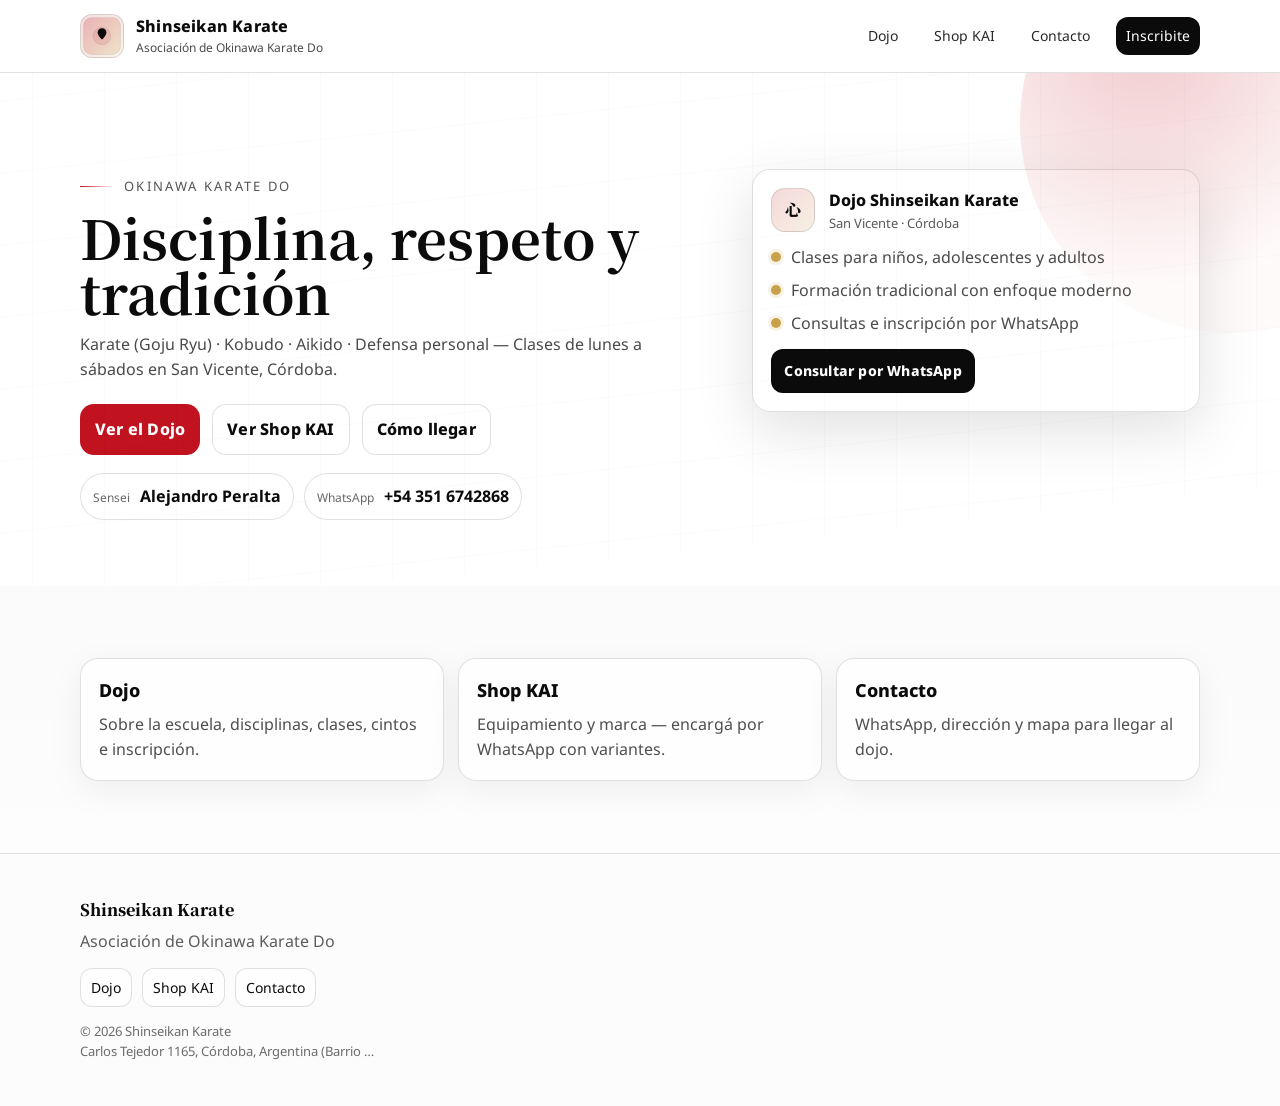
==== index.html @ 9d5cec43 "goju ryu" ====
<!doctype html>
<html lang="es">
  <head>
    <meta charset="utf-8" />
    <meta name="viewport" content="width=device-width, initial-scale=1" />
    <meta name="theme-color" content="#0b0b0b" />
    <title>Shinseikan Karate | Okinawa Karate Do en Córdoba</title>
    <meta
      name="description"
      content="Shinseikan Karate — Asociación de Okinawa Karate Do. Karate (Goju Ryu), Kobudo, Aikido y Defensa Personal. Córdoba, Argentina."
    />
    <link rel="preconnect" href="https://fonts.googleapis.com" />
    <link rel="preconnect" href="https://fonts.gstatic.com" crossorigin />
    <link
      href="https://fonts.googleapis.com/css2?family=Noto+Sans:wght@400;600;700&family=Noto+Serif+JP:wght@600;700&display=swap"
      rel="stylesheet"
    />
    <link rel="stylesheet" href="css/styles.css" />
  </head>
  <body>
    <a class="skip-link" href="#contenido">Saltar al contenido</a>

    <header class="site-header" id="top">
      <div class="container header-inner">
        <a class="brand" href="./" aria-label="Ir al inicio">
          <img id="brandLogo" class="brand-logo" alt="Shinseikan Karate" />
          <div class="brand-text">
            <span id="brandName" class="brand-name">Shinseikan Karate</span>
            <span id="brandTagline" class="brand-tagline">Asociación de Okinawa Karate Do</span>
          </div>
        </a>
        <nav class="nav" aria-label="Navegación principal">
          <a href="dojo/">Dojo</a>
          <a href="shop/">Shop KAI</a>
          <a href="contacto/">Contacto</a>
          <a class="nav-cta" href="dojo/#inscripcion">Inscribite</a>
        </nav>
        <button class="nav-toggle" type="button" aria-expanded="false" aria-controls="mobileNav">
          <span class="sr-only">Abrir menú</span>
          <span class="hamburger" aria-hidden="true"></span>
        </button>
      </div>

      <div id="mobileNav" class="mobile-nav" hidden>
        <a href="dojo/">Dojo</a>
        <a href="shop/">Shop KAI</a>
        <a href="contacto/">Contacto</a>
        <a href="dojo/#inscripcion">Inscribite</a>
      </div>
    </header>

    <main id="contenido">
      <section class="hero">
        <div class="container hero-inner">
          <div class="hero-copy reveal">
            <p class="hero-kicker" id="heroKicker">Okinawa Karate Do</p>
            <h1 class="hero-title" id="heroTitle">Disciplina, respeto y tradición</h1>
            <p class="hero-subtitle" id="heroSubtitle">
              Karate Goju Ryu · Kobudo · Aikido · Defensa personal — Clases de lunes a sábados en San Vicente, Córdoba.
            </p>
            <div class="hero-actions">
              <a class="btn btn-primary" href="dojo/">Ver el Dojo</a>
              <a class="btn btn-ghost" href="shop/">Ver Shop KAI</a>
              <a class="btn btn-ghost" href="contacto/">Cómo llegar</a>
            </div>

            <div class="hero-meta">
              <div class="meta-pill">
                <span class="meta-label">Sensei</span>
                <span class="meta-value" id="senseiName">Alejandro Peralta</span>
              </div>
              <div class="meta-pill">
                <span class="meta-label">WhatsApp</span>
                <a class="meta-value" id="waHeaderLink" href="#" rel="noopener">
                  <span id="waPhoneText">+54 351 6742868</span>
                </a>
              </div>
            </div>
          </div>

          <div class="hero-card reveal">
            <div class="hero-card-top">
              <div class="seal" aria-hidden="true">心</div>
              <div>
                <p class="hero-card-title" id="heroCardTitle">Dojo Shinseikan</p>
                <p class="hero-card-sub" id="heroCardSub">San Vicente · Córdoba</p>
              </div>
            </div>
            <ul class="hero-bullets" id="heroBullets" aria-label="Resumen">
              <li>Clases para niños, adolescentes y adultos</li>
              <li>Formación tradicional con enfoque moderno</li>
              <li>Consultas e inscripción por WhatsApp</li>
            </ul>
            <div class="hero-card-actions">
              <a class="btn btn-small btn-dark" id="heroWaCta" href="#" rel="noopener">Consultar por WhatsApp</a>
            </div>
          </div>
        </div>

        <div class="hero-bg" aria-hidden="true">
          <div class="hero-grid"></div>
          <div class="hero-sun"></div>
        </div>
      </section>

      <section class="section section-alt">
        <div class="container">
          <div class="grid-3">
            <a class="card reveal" href="dojo/" aria-label="Ir a Dojo">
              <h2 class="card-title">Dojo</h2>
              <p class="card-text">Sobre la escuela, disciplinas, clases, cintos e inscripción.</p>
            </a>
            <a class="card reveal" href="shop/" aria-label="Ir a Shop KAI">
              <h2 class="card-title">Shop KAI</h2>
              <p class="card-text">Equipamiento y marca — encargá por WhatsApp con variantes.</p>
            </a>
            <a class="card reveal" href="contacto/" aria-label="Ir a Contacto">
              <h2 class="card-title">Contacto</h2>
              <p class="card-text">WhatsApp, dirección y mapa para llegar al dojo.</p>
            </a>
          </div>
        </div>
      </section>
    </main>

    <footer class="site-footer">
      <div class="container footer-inner">
        <div class="footer-brand">
          <p class="footer-name" id="footerName">Shinseikan Karate</p>
          <p class="footer-sub" id="footerSub">Asociación de Okinawa Karate Do</p>
        </div>
        <div class="footer-links">
          <a href="dojo/">Dojo</a>
          <a href="shop/">Shop KAI</a>
          <a href="contacto/">Contacto</a>
        </div>
        <div class="footer-meta">
          <p class="footer-small" id="footerCopy">© <span id="year"></span> Shinseikan Karate</p>
          <p class="footer-small"><span id="footerAddress">Carlos Tejedor 1165, Córdoba</span></p>
        </div>
      </div>
    </footer>

    <script src="js/utils.js"></script>
    <script src="js/storage.js"></script>
    <script src="js/site.js"></script>
  </body>
</html>
---- css/styles.css ----
:root {
  --bg: #ffffff;
  --fg: #0b0b0b;
  --muted: #4b4b4b;
  --subtle: #f3f3f3;
  --border: rgba(10, 10, 10, 0.12);
  --red: #c1121f;
  --gold: #c8a24a;
  --shadow: 0 18px 60px rgba(0, 0, 0, 0.12);
  --radius: 18px;
  --radius-sm: 12px;
  --container: 1120px;
  --font: "Noto Sans", system-ui, -apple-system, Segoe UI, Roboto, Arial, sans-serif;
  --font-jp: "Noto Serif JP", ui-serif, Georgia, serif;
}

*,
*::before,
*::after {
  box-sizing: border-box;
}

html {
  scroll-behavior: smooth;
}

body {
  margin: 0;
  color: var(--fg);
  background: var(--bg);
  font-family: var(--font);
  line-height: 1.55;
}

img {
  max-width: 100%;
  height: auto;
  display: block;
}

a {
  color: inherit;
  text-decoration: none;
}

button,
input,
textarea {
  font: inherit;
}

code {
  font-family: ui-monospace, SFMono-Regular, Menlo, Monaco, Consolas, "Liberation Mono", "Courier New", monospace;
}

.container {
  width: min(var(--container), calc(100% - 40px));
  margin: 0 auto;
}

.sr-only {
  position: absolute;
  width: 1px;
  height: 1px;
  padding: 0;
  margin: -1px;
  overflow: hidden;
  clip: rect(0, 0, 0, 0);
  white-space: nowrap;
  border: 0;
}

.skip-link {
  position: absolute;
  left: 16px;
  top: 16px;
  padding: 10px 12px;
  background: var(--fg);
  color: var(--bg);
  border-radius: 12px;
  transform: translateY(-200%);
  transition: transform 0.18s ease;
  z-index: 50;
}
.skip-link:focus {
  transform: translateY(0);
}

/* Header */
.site-header {
  position: sticky;
  top: 0;
  z-index: 40;
  background: rgba(255, 255, 255, 0.86);
  backdrop-filter: blur(14px);
  border-bottom: 1px solid var(--border);
}

.header-inner {
  display: flex;
  align-items: center;
  justify-content: space-between;
  gap: 16px;
  padding: 14px 0;
}

.brand {
  display: flex;
  align-items: center;
  gap: 12px;
}

.brand-logo {
  width: 44px;
  height: 44px;
  border-radius: 12px;
  background: linear-gradient(135deg, rgba(193, 18, 31, 0.14), rgba(200, 162, 74, 0.12));
  border: 1px solid var(--border);
}

.brand-name {
  font-weight: 800;
  letter-spacing: 0.2px;
}

.brand-tagline {
  display: block;
  font-size: 12px;
  color: var(--muted);
}

.nav {
  display: none;
  gap: 16px;
  align-items: center;
}

.nav a {
  font-size: 14px;
  color: rgba(11, 11, 11, 0.88);
  padding: 8px 10px;
  border-radius: 12px;
  transition: background 0.18s ease, color 0.18s ease;
}
.nav a:hover {
  background: rgba(0, 0, 0, 0.04);
}

.nav .nav-cta {
  background: var(--fg);
  color: var(--bg);
}
.nav .nav-cta:hover {
  background: #000;
}

.nav-toggle {
  width: 44px;
  height: 44px;
  border-radius: 14px;
  border: 1px solid var(--border);
  background: rgba(255, 255, 255, 0.6);
  display: inline-flex;
  align-items: center;
  justify-content: center;
}

.hamburger {
  width: 18px;
  height: 2px;
  background: var(--fg);
  position: relative;
  border-radius: 2px;
}
.hamburger::before,
.hamburger::after {
  content: "";
  position: absolute;
  left: 0;
  width: 18px;
  height: 2px;
  background: var(--fg);
  border-radius: 2px;
}
.hamburger::before {
  top: -6px;
}
.hamburger::after {
  top: 6px;
}

.mobile-nav {
  border-top: 1px solid var(--border);
  padding: 12px 0;
}
.mobile-nav a {
  display: block;
  padding: 12px 20px;
  color: rgba(11, 11, 11, 0.88);
}
.mobile-nav a:hover {
  background: rgba(0, 0, 0, 0.04);
}

@media (min-width: 980px) {
  .nav {
    display: flex;
  }
  .nav-toggle,
  .mobile-nav {
    display: none !important;
  }
}

/* Sections */
.section {
  padding: 72px 0;
}
.section-alt {
  background: linear-gradient(180deg, rgba(0, 0, 0, 0.018), rgba(0, 0, 0, 0.008));
}

.section-head {
  margin-bottom: 28px;
  display: grid;
  gap: 10px;
}

.section-title {
  margin: 0;
  font-size: clamp(26px, 3.2vw, 40px);
  line-height: 1.18;
  font-family: var(--font-jp);
  letter-spacing: 0.2px;
}

.section-lead {
  margin: 0;
  max-width: 70ch;
  color: rgba(11, 11, 11, 0.74);
}

/* Hero */
.hero {
  position: relative;
  overflow: clip;
  padding: 76px 0 46px;
}

.hero-inner {
  display: grid;
  gap: 24px;
}

.hero-copy {
  max-width: 68ch;
}

.hero-kicker {
  margin: 0 0 12px;
  display: inline-flex;
  align-items: center;
  gap: 10px;
  font-size: 13px;
  letter-spacing: 0.18em;
  text-transform: uppercase;
  color: rgba(11, 11, 11, 0.7);
}
.hero-kicker::before {
  content: "";
  width: 34px;
  height: 1px;
  background: linear-gradient(90deg, var(--red), transparent);
}

.hero-title {
  margin: 0 0 12px;
  font-size: clamp(36px, 4.2vw, 60px);
  line-height: 1.04;
  font-family: var(--font-jp);
}

.hero-subtitle {
  margin: 0 0 22px;
  color: rgba(11, 11, 11, 0.74);
}

.hero-actions {
  display: flex;
  flex-wrap: wrap;
  gap: 12px;
  margin-bottom: 18px;
}

.hero-meta {
  display: flex;
  flex-wrap: wrap;
  gap: 10px;
}

.meta-pill {
  border: 1px solid var(--border);
  background: rgba(255, 255, 255, 0.7);
  border-radius: 999px;
  padding: 10px 12px;
  display: inline-flex;
  gap: 10px;
  align-items: baseline;
}
.meta-label {
  font-size: 12px;
  color: rgba(11, 11, 11, 0.62);
}
.meta-value {
  font-weight: 700;
}

.hero-card {
  border: 1px solid var(--border);
  border-radius: var(--radius);
  background: rgba(255, 255, 255, 0.78);
  box-shadow: var(--shadow);
  padding: 18px;
  align-self: start;
}

.hero-card-top {
  display: flex;
  gap: 14px;
  align-items: center;
  margin-bottom: 12px;
}

.seal {
  width: 44px;
  height: 44px;
  border-radius: 14px;
  display: grid;
  place-items: center;
  color: var(--fg);
  background: linear-gradient(135deg, rgba(193, 18, 31, 0.16), rgba(200, 162, 74, 0.16));
  border: 1px solid var(--border);
  font-family: var(--font-jp);
  font-weight: 800;
  letter-spacing: 0.04em;
}

.hero-card-title {
  margin: 0;
  font-weight: 800;
}
.hero-card-sub {
  margin: 0;
  color: rgba(11, 11, 11, 0.68);
  font-size: 13px;
}

.hero-bullets {
  list-style: none;
  padding: 0;
  margin: 0 0 14px;
  display: grid;
  gap: 8px;
  color: rgba(11, 11, 11, 0.74);
}
.hero-bullets li {
  display: flex;
  gap: 10px;
}
.hero-bullets li::before {
  content: "";
  width: 10px;
  height: 10px;
  margin-top: 7px;
  border-radius: 999px;
  background: var(--gold);
  box-shadow: 0 0 0 3px rgba(200, 162, 74, 0.14);
}

.hero-bg {
  position: absolute;
  inset: 0;
  pointer-events: none;
}
.hero-grid {
  position: absolute;
  inset: -40px;
  opacity: 0.16;
  background-image: linear-gradient(var(--border) 1px, transparent 1px),
    linear-gradient(90deg, var(--border) 1px, transparent 1px);
  background-size: 72px 72px;
  transform: skewY(-6deg);
  transform-origin: top left;
}
.hero-sun {
  position: absolute;
  right: -160px;
  top: -160px;
  width: 420px;
  height: 420px;
  border-radius: 999px;
  background: radial-gradient(circle at 30% 30%, rgba(193, 18, 31, 0.22), rgba(193, 18, 31, 0.02) 60%);
}

@media (min-width: 980px) {
  .hero-inner {
    grid-template-columns: 1.3fr 0.9fr;
    align-items: center;
    gap: 26px;
  }
  .hero {
    padding: 96px 0 66px;
  }
}

/* Cards & grids */
.grid-3,
.grid-4,
.grid-2 {
  display: grid;
  gap: 14px;
}
.grid-3 {
  grid-template-columns: 1fr;
}
.grid-4 {
  grid-template-columns: 1fr;
}
.grid-2 {
  grid-template-columns: 1fr;
}

@media (min-width: 780px) {
  .grid-3 {
    grid-template-columns: repeat(3, 1fr);
  }
  .grid-4 {
    grid-template-columns: repeat(2, 1fr);
  }
  .grid-2 {
    grid-template-columns: repeat(2, 1fr);
  }
}
@media (min-width: 980px) {
  .grid-4 {
    grid-template-columns: repeat(4, 1fr);
  }
}

.card {
  border: 1px solid var(--border);
  background: rgba(255, 255, 255, 0.7);
  border-radius: var(--radius);
  padding: 18px;
  box-shadow: 0 10px 36px rgba(0, 0, 0, 0.06);
}
.card-title {
  margin: 0 0 8px;
  font-size: 18px;
  font-weight: 800;
}
.card-text {
  margin: 0;
  color: rgba(11, 11, 11, 0.72);
}

.discipline-card .disc-icon {
  width: 44px;
  height: 44px;
  border-radius: 14px;
  display: grid;
  place-items: center;
  border: 1px solid var(--border);
  background: rgba(193, 18, 31, 0.06);
  font-size: 18px;
  margin-bottom: 12px;
}
.discipline-card:hover {
  transform: translateY(-2px);
}

/* Buttons */
.btn {
  display: inline-flex;
  align-items: center;
  justify-content: center;
  gap: 10px;
  border-radius: 14px;
  padding: 12px 14px;
  border: 1px solid transparent;
  font-weight: 800;
  letter-spacing: 0.2px;
  transition: transform 0.16s ease, background 0.16s ease, border-color 0.16s ease, color 0.16s ease;
  cursor: pointer;
}
.btn:active {
  transform: translateY(1px);
}
.btn-primary {
  background: var(--red);
  color: #fff;
  border-color: rgba(193, 18, 31, 0.35);
}
.btn-primary:hover {
  background: #a80f1a;
}
.btn-ghost {
  background: rgba(255, 255, 255, 0.64);
  border-color: var(--border);
}
.btn-ghost:hover {
  background: rgba(0, 0, 0, 0.03);
}
.btn-dark {
  background: var(--fg);
  color: var(--bg);
  border-color: rgba(0, 0, 0, 0.34);
}
.btn-dark:hover {
  background: #000;
}
.btn-small {
  padding: 10px 12px;
  border-radius: 12px;
  font-size: 14px;
}

/* Classes */
.classes-panel {
  border: 1px solid var(--border);
  background: linear-gradient(135deg, rgba(0, 0, 0, 0.02), rgba(193, 18, 31, 0.02));
  border-radius: var(--radius);
  padding: 18px;
  display: flex;
  flex-wrap: wrap;
  gap: 12px;
  align-items: center;
  justify-content: space-between;
  margin-bottom: 14px;
}
.classes-days-label {
  margin: 0;
  font-size: 12px;
  color: rgba(11, 11, 11, 0.62);
  text-transform: uppercase;
  letter-spacing: 0.14em;
}
.classes-days-value {
  margin: 0;
  font-weight: 900;
  font-size: 18px;
  font-family: var(--font-jp);
}

/* Belts */
.belts {
  display: grid;
  grid-template-columns: repeat(2, 1fr);
  gap: 12px;
}
@media (min-width: 720px) {
  .belts {
    grid-template-columns: repeat(4, 1fr);
  }
}
@media (min-width: 980px) {
  .belts {
    grid-template-columns: repeat(8, 1fr);
  }
}
.belt {
  border: 1px solid var(--border);
  background: rgba(255, 255, 255, 0.72);
  border-radius: 16px;
  overflow: hidden;
  min-height: 92px;
  display: grid;
  grid-template-rows: 18px 1fr;
}
.belt-swatch {
  background: var(--belt, #eee);
  border-bottom: 1px solid rgba(0, 0, 0, 0.12);
}
.belt-name {
  margin: 0;
  padding: 12px;
  font-weight: 800;
  font-size: 14px;
  text-align: center;
}

/* Shop */
.kai {
  color: var(--gold);
  text-shadow: 0 1px 0 rgba(0, 0, 0, 0.06);
}
.products-toolbar {
  display: flex;
  gap: 12px;
  flex-wrap: wrap;
  align-items: center;
  justify-content: space-between;
  margin-bottom: 14px;
}
.search input {
  width: min(420px, 100%);
  padding: 12px 12px;
  border-radius: 14px;
  border: 1px solid var(--border);
  background: rgba(255, 255, 255, 0.72);
}
.chips {
  display: flex;
  flex-wrap: wrap;
  gap: 8px;
}
.chip {
  border: 1px solid var(--border);
  background: rgba(255, 255, 255, 0.7);
  border-radius: 999px;
  padding: 8px 10px;
  font-size: 13px;
  cursor: pointer;
}
.chip[data-active="true"] {
  border-color: rgba(193, 18, 31, 0.26);
  background: rgba(193, 18, 31, 0.06);
}

.grid-products {
  display: grid;
  grid-template-columns: 1fr;
  gap: 14px;
}
@media (min-width: 760px) {
  .grid-products {
    grid-template-columns: repeat(2, 1fr);
  }
}
@media (min-width: 1100px) {
  .grid-products {
    grid-template-columns: repeat(3, 1fr);
  }
}

.product {
  border: 1px solid var(--border);
  border-radius: var(--radius);
  overflow: hidden;
  background: rgba(255, 255, 255, 0.74);
  box-shadow: 0 10px 36px rgba(0, 0, 0, 0.06);
  display: grid;
}
.product-media {
  aspect-ratio: 16/10;
  background: linear-gradient(135deg, rgba(0, 0, 0, 0.05), rgba(193, 18, 31, 0.04));
  display: grid;
  place-items: center;
}
.product-media img {
  width: 100%;
  height: 100%;
  object-fit: cover;
}
.product-body {
  padding: 16px;
  display: grid;
  gap: 10px;
}
.product-title {
  margin: 0;
  font-weight: 900;
}
.product-desc {
  margin: 0;
  color: rgba(11, 11, 11, 0.72);
  font-size: 14px;
}
.product-row {
  display: flex;
  gap: 10px;
  align-items: center;
  justify-content: space-between;
}
.price {
  font-weight: 900;
  font-family: var(--font-jp);
}
.variant {
  width: 100%;
  padding: 10px 12px;
  border-radius: 14px;
  border: 1px solid var(--border);
  background: rgba(255, 255, 255, 0.75);
}

/* Location */
.location-grid {
  display: grid;
  gap: 14px;
}
@media (min-width: 980px) {
  .location-grid {
    grid-template-columns: 1fr 1.3fr;
    align-items: stretch;
  }
}
.location-actions {
  display: flex;
  flex-wrap: wrap;
  gap: 10px;
  margin-top: 12px;
}
.mini-list {
  margin: 14px 0 0;
  padding: 0;
  display: grid;
  gap: 10px;
}
.mini-list div {
  display: grid;
  gap: 2px;
}
.mini-list dt {
  font-size: 12px;
  color: rgba(11, 11, 11, 0.62);
  letter-spacing: 0.14em;
  text-transform: uppercase;
}
.mini-list dd {
  margin: 0;
  font-weight: 800;
}

.map {
  border-radius: var(--radius);
  overflow: hidden;
  border: 1px solid var(--border);
  min-height: 320px;
  background: rgba(0, 0, 0, 0.02);
}
.map iframe {
  width: 100%;
  height: 100%;
  min-height: 320px;
  border: 0;
}

/* Form */
.form {
  border: 1px solid var(--border);
  border-radius: var(--radius);
  background: rgba(255, 255, 255, 0.74);
  box-shadow: 0 10px 36px rgba(0, 0, 0, 0.06);
  padding: 18px;
  max-width: 720px;
}
.form-row {
  display: grid;
  gap: 6px;
  margin-bottom: 12px;
}
.form-row label {
  font-weight: 800;
  font-size: 14px;
}
.form-row input,
.form-row textarea {
  padding: 12px 12px;
  border-radius: 14px;
  border: 1px solid var(--border);
  background: rgba(255, 255, 255, 0.76);
}
.form-actions {
  display: grid;
  gap: 10px;
  margin-top: 12px;
}
.form-note {
  margin: 0;
  font-size: 13px;
  color: rgba(11, 11, 11, 0.64);
}

/* Footer */
.site-footer {
  padding: 44px 0;
  border-top: 1px solid var(--border);
  background: rgba(0, 0, 0, 0.012);
}
.footer-inner {
  display: grid;
  gap: 14px;
}
.footer-name {
  margin: 0;
  font-weight: 900;
  font-family: var(--font-jp);
}
.footer-sub {
  margin: 6px 0 0;
  color: rgba(11, 11, 11, 0.66);
}
.footer-links {
  display: flex;
  flex-wrap: wrap;
  gap: 10px;
}
.footer-links a {
  padding: 8px 10px;
  border-radius: 12px;
  border: 1px solid var(--border);
  background: rgba(255, 255, 255, 0.66);
  font-size: 14px;
}
.footer-links a:hover {
  background: rgba(0, 0, 0, 0.03);
}
.footer-small {
  margin: 0;
  color: rgba(11, 11, 11, 0.6);
  font-size: 13px;
}

/* Reveal */
.reveal {
  opacity: 0;
  transform: translateY(10px);
  transition: opacity 0.55s ease, transform 0.55s ease;
}
.reveal.is-visible {
  opacity: 1;
  transform: translateY(0);
}

@media (prefers-reduced-motion: reduce) {
  html {
    scroll-behavior: auto;
  }
  .reveal {
    transition: none;
  }
  .btn {
    transition: none;
  }
}
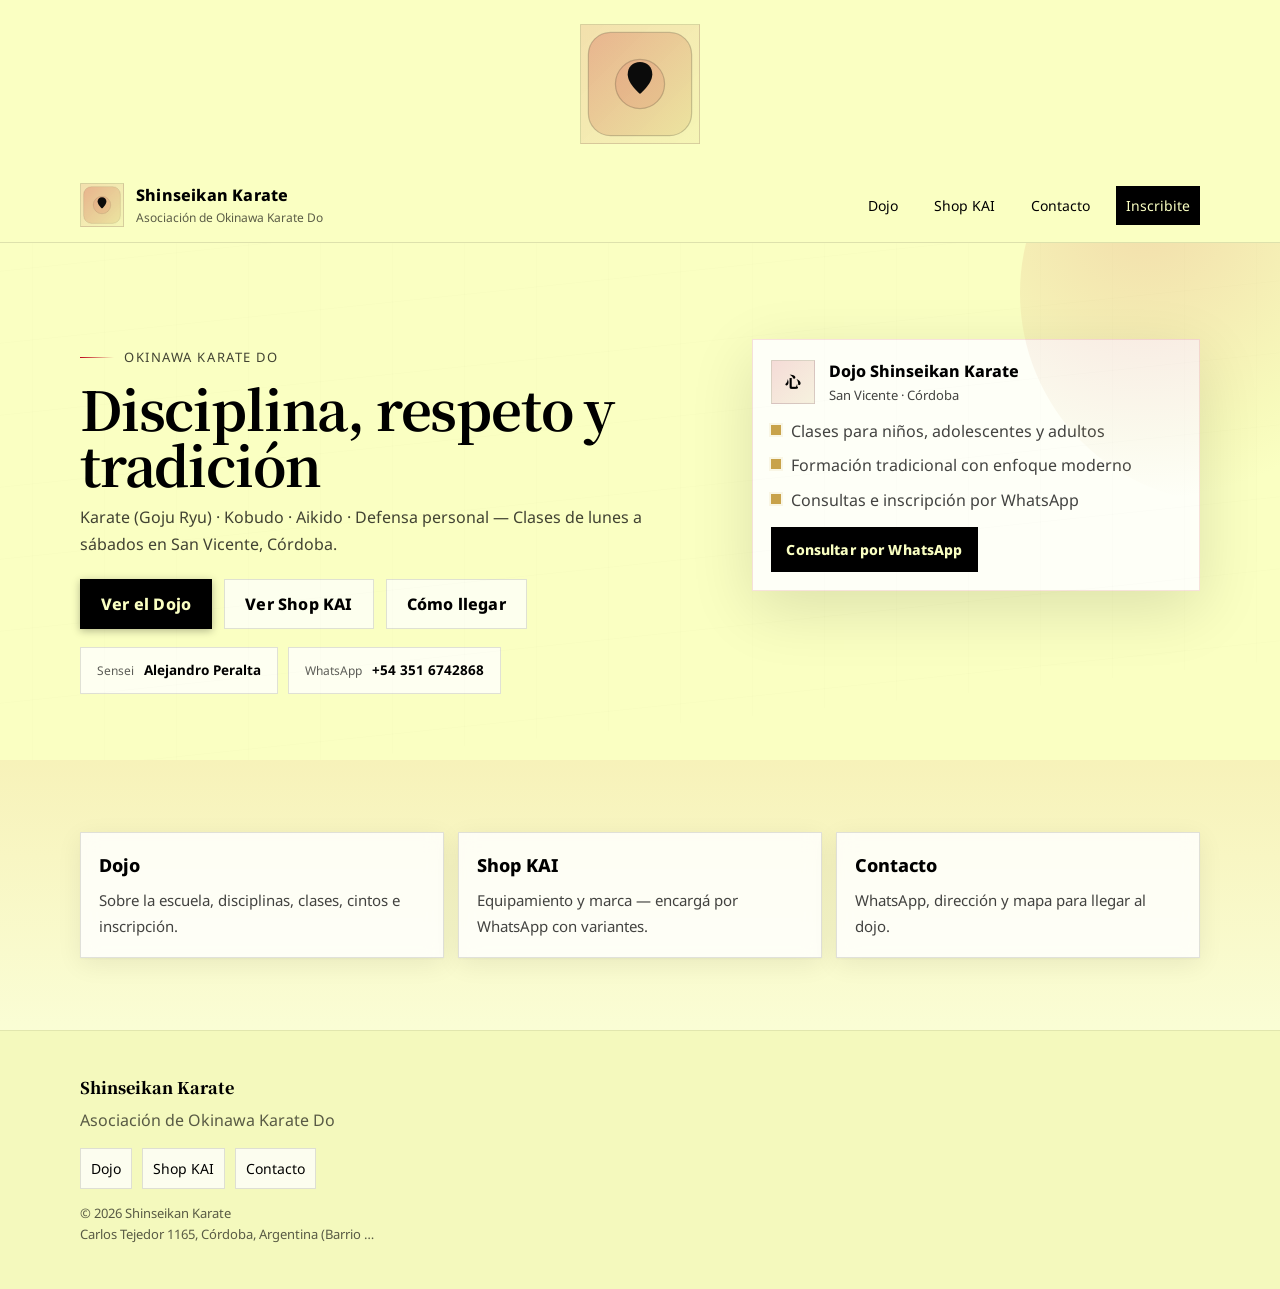
==== commit f1c0f94b: "Update branding and styling with centered logo and custom colors Key features implemented: - Add .gi" ====
--- a/index.html
+++ b/index.html
@@ -19,6 +19,10 @@
   </head>
   <body>
     <a class="skip-link" href="#contenido">Saltar al contenido</a>
+
+    <div class="logo-top-container">
+      <img id="topLogo" class="top-logo" alt="Shinseikan Karate" />
+    </div>
 
     <header class="site-header" id="top">
       <div class="container header-inner">
--- a/css/styles.css
+++ b/css/styles.css
@@ -1,14 +1,19 @@
 :root {
-  --bg: #ffffff;
-  --fg: #0b0b0b;
-  --muted: #4b4b4b;
-  --subtle: #f3f3f3;
+  --bg: #FAFFC2;
+  --fg: #000000;
+  --text: #000000;
+  --muted: rgba(0, 0, 0, 0.64);
+  --soft: rgba(0, 0, 0, 0.74);
+  --subtle: rgba(0, 0, 0, 0.04);
+  --warm: rgba(193, 18, 31, 0.055);
   --border: rgba(10, 10, 10, 0.12);
-  --red: #c1121f;
+  --red: #BD0418;
+  --red-hover: #EB0000;
   --gold: #c8a24a;
-  --shadow: 0 18px 60px rgba(0, 0, 0, 0.12);
-  --radius: 18px;
-  --radius-sm: 12px;
+  --shadow: 0 1px 2px rgba(0, 0, 0, 0.04), 0 6px 24px rgba(0, 0, 0, 0.07);
+  --shadow-hero: 0 18px 60px rgba(0, 0, 0, 0.12);
+  --radius: 0px;
+  --radius-sm: 0px;
   --container: 1120px;
   --font: "Noto Sans", system-ui, -apple-system, Segoe UI, Roboto, Arial, sans-serif;
   --font-jp: "Noto Serif JP", ui-serif, Georgia, serif;
@@ -29,7 +34,8 @@
   color: var(--fg);
   background: var(--bg);
   font-family: var(--font);
-  line-height: 1.55;
+  line-height: 1.65;
+  color: var(--text);
 }
 
 img {
@@ -77,7 +83,7 @@
   padding: 10px 12px;
   background: var(--fg);
   color: var(--bg);
-  border-radius: 12px;
+  border-radius: 0;
   transform: translateY(-200%);
   transition: transform 0.18s ease;
   z-index: 50;
@@ -91,9 +97,13 @@
   position: sticky;
   top: 0;
   z-index: 40;
-  background: rgba(255, 255, 255, 0.86);
+  background: rgba(250, 255, 194, 0.9);
   backdrop-filter: blur(14px);
   border-bottom: 1px solid var(--border);
+  transition: box-shadow 0.25s ease;
+}
+.site-header.scrolled {
+  box-shadow: 0 1px 0 rgba(0, 0, 0, 0.07), 0 4px 16px rgba(0, 0, 0, 0.05);
 }
 
 .header-inner {
@@ -113,8 +123,26 @@
 .brand-logo {
   width: 44px;
   height: 44px;
-  border-radius: 12px;
-  background: linear-gradient(135deg, rgba(193, 18, 31, 0.14), rgba(200, 162, 74, 0.12));
+  border-radius: var(--radius-sm);
+  background: linear-gradient(135deg, rgba(189, 4, 24, 0.12), rgba(200, 162, 74, 0.1));
+  border: 1px solid var(--border);
+}
+
+/* Logo top container */
+.logo-top-container {
+  display: flex;
+  justify-content: center;
+  align-items: center;
+  padding: 24px 0;
+  background: var(--bg);
+}
+
+.top-logo {
+  width: 120px;
+  height: 120px;
+  object-fit: contain;
+  border-radius: var(--radius-sm);
+  background: linear-gradient(135deg, rgba(189, 4, 24, 0.12), rgba(200, 162, 74, 0.1));
   border: 1px solid var(--border);
 }
 
@@ -137,9 +165,9 @@
 
 .nav a {
   font-size: 14px;
-  color: rgba(11, 11, 11, 0.88);
+  color: var(--text);
   padding: 8px 10px;
-  border-radius: 12px;
+  border-radius: 0;
   transition: background 0.18s ease, color 0.18s ease;
 }
 .nav a:hover {
@@ -151,15 +179,15 @@
   color: var(--bg);
 }
 .nav .nav-cta:hover {
-  background: #000;
+  background: #050505;
 }
 
 .nav-toggle {
   width: 44px;
   height: 44px;
-  border-radius: 14px;
-  border: 1px solid var(--border);
-  background: rgba(255, 255, 255, 0.6);
+  border-radius: 0;
+  border: 1px solid var(--border);
+  background: rgba(250, 255, 194, 0.72);
   display: inline-flex;
   align-items: center;
   justify-content: center;
@@ -196,7 +224,7 @@
 .mobile-nav a {
   display: block;
   padding: 12px 20px;
-  color: rgba(11, 11, 11, 0.88);
+  color: var(--text);
 }
 .mobile-nav a:hover {
   background: rgba(0, 0, 0, 0.04);
@@ -217,7 +245,7 @@
   padding: 72px 0;
 }
 .section-alt {
-  background: linear-gradient(180deg, rgba(0, 0, 0, 0.018), rgba(0, 0, 0, 0.008));
+  background: linear-gradient(180deg, var(--warm), rgba(250, 250, 248, 0.35));
 }
 
 .section-head {
@@ -231,13 +259,14 @@
   font-size: clamp(26px, 3.2vw, 40px);
   line-height: 1.18;
   font-family: var(--font-jp);
-  letter-spacing: 0.2px;
+  letter-spacing: -0.022em;
 }
 
 .section-lead {
   margin: 0;
-  max-width: 70ch;
-  color: rgba(11, 11, 11, 0.74);
+  max-width: 62ch;
+  color: var(--soft);
+  font-size: 1.0625rem;
 }
 
 /* Hero */
@@ -262,9 +291,9 @@
   align-items: center;
   gap: 10px;
   font-size: 13px;
-  letter-spacing: 0.18em;
+  letter-spacing: 0.12em;
   text-transform: uppercase;
-  color: rgba(11, 11, 11, 0.7);
+  color: var(--soft);
 }
 .hero-kicker::before {
   content: "";
@@ -278,11 +307,12 @@
   font-size: clamp(36px, 4.2vw, 60px);
   line-height: 1.04;
   font-family: var(--font-jp);
+  letter-spacing: -0.022em;
 }
 
 .hero-subtitle {
   margin: 0 0 22px;
-  color: rgba(11, 11, 11, 0.74);
+  color: var(--soft);
 }
 
 .hero-actions {
@@ -300,26 +330,27 @@
 
 .meta-pill {
   border: 1px solid var(--border);
-  background: rgba(255, 255, 255, 0.7);
-  border-radius: 999px;
-  padding: 10px 12px;
+  background: rgba(255, 255, 255, 0.78);
+  border-radius: 0;
+  padding: 11px 16px;
   display: inline-flex;
   gap: 10px;
   align-items: baseline;
+  font-size: 13.5px;
 }
 .meta-label {
   font-size: 12px;
-  color: rgba(11, 11, 11, 0.62);
+  color: var(--muted);
 }
 .meta-value {
   font-weight: 700;
 }
 
 .hero-card {
-  border: 1px solid var(--border);
-  border-radius: var(--radius);
-  background: rgba(255, 255, 255, 0.78);
-  box-shadow: var(--shadow);
+  border: 1px solid rgba(193, 18, 31, 0.12);
+  border-radius: 0;
+  background: rgba(255, 255, 255, 0.88);
+  box-shadow: var(--shadow-hero);
   padding: 18px;
   align-self: start;
 }
@@ -334,11 +365,11 @@
 .seal {
   width: 44px;
   height: 44px;
-  border-radius: 14px;
+  border-radius: 0;
   display: grid;
   place-items: center;
   color: var(--fg);
-  background: linear-gradient(135deg, rgba(193, 18, 31, 0.16), rgba(200, 162, 74, 0.16));
+  background: linear-gradient(135deg, rgba(189, 4, 24, 0.14), rgba(200, 162, 74, 0.14));
   border: 1px solid var(--border);
   font-family: var(--font-jp);
   font-weight: 800;
@@ -351,7 +382,7 @@
 }
 .hero-card-sub {
   margin: 0;
-  color: rgba(11, 11, 11, 0.68);
+  color: var(--soft);
   font-size: 13px;
 }
 
@@ -361,7 +392,7 @@
   margin: 0 0 14px;
   display: grid;
   gap: 8px;
-  color: rgba(11, 11, 11, 0.74);
+  color: var(--soft);
 }
 .hero-bullets li {
   display: flex;
@@ -372,9 +403,9 @@
   width: 10px;
   height: 10px;
   margin-top: 7px;
-  border-radius: 999px;
+  border-radius: 0;
   background: var(--gold);
-  box-shadow: 0 0 0 3px rgba(200, 162, 74, 0.14);
+  box-shadow: 0 0 0 2px rgba(200, 162, 74, 0.1);
 }
 
 .hero-bg {
@@ -385,7 +416,7 @@
 .hero-grid {
   position: absolute;
   inset: -40px;
-  opacity: 0.16;
+  opacity: 0.09;
   background-image: linear-gradient(var(--border) 1px, transparent 1px),
     linear-gradient(90deg, var(--border) 1px, transparent 1px);
   background-size: 72px 72px;
@@ -399,7 +430,12 @@
   width: 420px;
   height: 420px;
   border-radius: 999px;
-  background: radial-gradient(circle at 30% 30%, rgba(193, 18, 31, 0.22), rgba(193, 18, 31, 0.02) 60%);
+  background: radial-gradient(
+    circle at 30% 30%,
+    rgba(193, 18, 31, 0.14),
+    rgba(200, 162, 74, 0.06) 55%,
+    transparent 70%
+  );
 }
 
 @media (min-width: 980px) {
@@ -449,10 +485,11 @@
 
 .card {
   border: 1px solid var(--border);
-  background: rgba(255, 255, 255, 0.7);
-  border-radius: var(--radius);
+  background: rgba(255, 255, 255, 0.82);
+  border-radius: 0;
   padding: 18px;
-  box-shadow: 0 10px 36px rgba(0, 0, 0, 0.06);
+  box-shadow: var(--shadow);
+  backdrop-filter: blur(8px);
 }
 .card-title {
   margin: 0 0 8px;
@@ -461,22 +498,25 @@
 }
 .card-text {
   margin: 0;
-  color: rgba(11, 11, 11, 0.72);
+  color: var(--soft);
+  line-height: 1.68;
+  font-size: 0.9375rem;
 }
 
 .discipline-card .disc-icon {
   width: 44px;
   height: 44px;
-  border-radius: 14px;
+  border-radius: 0;
   display: grid;
   place-items: center;
   border: 1px solid var(--border);
-  background: rgba(193, 18, 31, 0.06);
+  background: var(--warm);
   font-size: 18px;
   margin-bottom: 12px;
 }
 .discipline-card:hover {
   transform: translateY(-2px);
+  box-shadow: 0 8px 32px rgba(193, 18, 31, 0.09);
 }
 
 /* Buttons */
@@ -485,8 +525,8 @@
   align-items: center;
   justify-content: center;
   gap: 10px;
-  border-radius: 14px;
-  padding: 12px 14px;
+  border-radius: 0;
+  padding: 11px 20px;
   border: 1px solid transparent;
   font-weight: 800;
   letter-spacing: 0.2px;
@@ -497,39 +537,42 @@
   transform: translateY(1px);
 }
 .btn-primary {
-  background: var(--red);
-  color: #fff;
-  border-color: rgba(193, 18, 31, 0.35);
+  background: #000000;
+  color: #FAFFC2;
+  border-color: rgba(0, 0, 0, 0.35);
+  box-shadow: 0 2px 8px rgba(0, 0, 0, 0.28);
 }
 .btn-primary:hover {
-  background: #a80f1a;
+  background: linear-gradient(135deg, #000000, #EB0000);
 }
 .btn-ghost {
-  background: rgba(255, 255, 255, 0.64);
+  background: rgba(255, 255, 255, 0.72);
   border-color: var(--border);
 }
 .btn-ghost:hover {
-  background: rgba(0, 0, 0, 0.03);
+  background: rgba(255, 255, 255, 0.92);
+  border-color: rgba(0, 0, 0, 0.16);
 }
 .btn-dark {
-  background: var(--fg);
-  color: var(--bg);
-  border-color: rgba(0, 0, 0, 0.34);
+  background: #000000;
+  color: #FAFFC2;
+  border-color: rgba(0, 0, 0, 0.3);
+  letter-spacing: 0.01em;
 }
 .btn-dark:hover {
-  background: #000;
+  background: linear-gradient(135deg, #000000, #EB0000);
 }
 .btn-small {
-  padding: 10px 12px;
-  border-radius: 12px;
+  padding: 10px 14px;
+  border-radius: 0;
   font-size: 14px;
 }
 
 /* Classes */
 .classes-panel {
   border: 1px solid var(--border);
-  background: linear-gradient(135deg, rgba(0, 0, 0, 0.02), rgba(193, 18, 31, 0.02));
-  border-radius: var(--radius);
+  background: linear-gradient(135deg, rgba(11, 11, 11, 0.02), var(--warm));
+  border-radius: 0;
   padding: 18px;
   display: flex;
   flex-wrap: wrap;
@@ -541,7 +584,7 @@
 .classes-days-label {
   margin: 0;
   font-size: 12px;
-  color: rgba(11, 11, 11, 0.62);
+  color: var(--muted);
   text-transform: uppercase;
   letter-spacing: 0.14em;
 }
@@ -570,12 +613,16 @@
 }
 .belt {
   border: 1px solid var(--border);
-  background: rgba(255, 255, 255, 0.72);
-  border-radius: 16px;
+  background: rgba(255, 255, 255, 0.82);
+  border-radius: 0;
   overflow: hidden;
   min-height: 92px;
   display: grid;
   grid-template-rows: 18px 1fr;
+  transition: transform 0.18s ease;
+}
+.belt:hover {
+  transform: scale(1.04);
 }
 .belt-swatch {
   background: var(--belt, #eee);
@@ -584,8 +631,9 @@
 .belt-name {
   margin: 0;
   padding: 12px;
-  font-weight: 800;
-  font-size: 14px;
+  font-weight: 700;
+  font-size: 12px;
+  letter-spacing: 0.02em;
   text-align: center;
 }
 
@@ -605,9 +653,9 @@
 .search input {
   width: min(420px, 100%);
   padding: 12px 12px;
-  border-radius: 14px;
-  border: 1px solid var(--border);
-  background: rgba(255, 255, 255, 0.72);
+  border-radius: 0;
+  border: 1px solid var(--border);
+  background: rgba(255, 255, 255, 0.78);
 }
 .chips {
   display: flex;
@@ -616,15 +664,15 @@
 }
 .chip {
   border: 1px solid var(--border);
-  background: rgba(255, 255, 255, 0.7);
-  border-radius: 999px;
+  background: rgba(255, 255, 255, 0.78);
+  border-radius: 0;
   padding: 8px 10px;
   font-size: 13px;
   cursor: pointer;
 }
 .chip[data-active="true"] {
-  border-color: rgba(193, 18, 31, 0.26);
-  background: rgba(193, 18, 31, 0.06);
+  border-color: rgba(168, 16, 28, 0.22);
+  background: var(--warm);
 }
 
 .grid-products {
@@ -645,10 +693,11 @@
 
 .product {
   border: 1px solid var(--border);
-  border-radius: var(--radius);
+  border-radius: 0;
   overflow: hidden;
-  background: rgba(255, 255, 255, 0.74);
-  box-shadow: 0 10px 36px rgba(0, 0, 0, 0.06);
+  background: rgba(255, 255, 255, 0.82);
+  box-shadow: var(--shadow);
+  backdrop-filter: blur(8px);
   display: grid;
 }
 .product-media {
@@ -673,7 +722,7 @@
 }
 .product-desc {
   margin: 0;
-  color: rgba(11, 11, 11, 0.72);
+  color: var(--soft);
   font-size: 14px;
 }
 .product-row {
@@ -689,9 +738,9 @@
 .variant {
   width: 100%;
   padding: 10px 12px;
-  border-radius: 14px;
-  border: 1px solid var(--border);
-  background: rgba(255, 255, 255, 0.75);
+  border-radius: 0;
+  border: 1px solid var(--border);
+  background: rgba(255, 255, 255, 0.82);
 }
 
 /* Location */
@@ -723,7 +772,7 @@
 }
 .mini-list dt {
   font-size: 12px;
-  color: rgba(11, 11, 11, 0.62);
+  color: var(--muted);
   letter-spacing: 0.14em;
   text-transform: uppercase;
 }
@@ -733,7 +782,7 @@
 }
 
 .map {
-  border-radius: var(--radius);
+  border-radius: 0;
   overflow: hidden;
   border: 1px solid var(--border);
   min-height: 320px;
@@ -749,9 +798,10 @@
 /* Form */
 .form {
   border: 1px solid var(--border);
-  border-radius: var(--radius);
-  background: rgba(255, 255, 255, 0.74);
-  box-shadow: 0 10px 36px rgba(0, 0, 0, 0.06);
+  border-radius: 0;
+  background: rgba(255, 255, 255, 0.82);
+  box-shadow: var(--shadow);
+  backdrop-filter: blur(8px);
   padding: 18px;
   max-width: 720px;
 }
@@ -767,9 +817,9 @@
 .form-row input,
 .form-row textarea {
   padding: 12px 12px;
-  border-radius: 14px;
-  border: 1px solid var(--border);
-  background: rgba(255, 255, 255, 0.76);
+  border-radius: 0;
+  border: 1px solid var(--border);
+  background: rgba(255, 255, 255, 0.84);
 }
 .form-actions {
   display: grid;
@@ -779,14 +829,14 @@
 .form-note {
   margin: 0;
   font-size: 13px;
-  color: rgba(11, 11, 11, 0.64);
+  color: var(--muted);
 }
 
 /* Footer */
 .site-footer {
   padding: 44px 0;
-  border-top: 1px solid var(--border);
-  background: rgba(0, 0, 0, 0.012);
+  border-top: 1px solid rgba(0, 0, 0, 0.08);
+  background: rgba(11, 11, 11, 0.025);
 }
 .footer-inner {
   display: grid;
@@ -799,7 +849,7 @@
 }
 .footer-sub {
   margin: 6px 0 0;
-  color: rgba(11, 11, 11, 0.66);
+  color: var(--muted);
 }
 .footer-links {
   display: flex;
@@ -808,31 +858,41 @@
 }
 .footer-links a {
   padding: 8px 10px;
-  border-radius: 12px;
-  border: 1px solid var(--border);
-  background: rgba(255, 255, 255, 0.66);
+  border-radius: 0;
+  border: 1px solid var(--border);
+  background: rgba(255, 255, 255, 0.76);
   font-size: 14px;
 }
 .footer-links a:hover {
-  background: rgba(0, 0, 0, 0.03);
+  background: rgba(193, 18, 31, 0.05);
+  border-color: rgba(193, 18, 31, 0.15);
 }
 .footer-small {
   margin: 0;
-  color: rgba(11, 11, 11, 0.6);
+  color: var(--muted);
   font-size: 13px;
 }
 
 /* Reveal */
 .reveal {
   opacity: 0;
-  transform: translateY(10px);
-  transition: opacity 0.55s ease, transform 0.55s ease;
+  transform: translateY(8px);
+  transition: opacity 0.5s ease, transform 0.5s ease;
+  transition-delay: 0s;
 }
 .reveal.is-visible {
   opacity: 1;
   transform: translateY(0);
 }
 
+/* Stagger sutil por contenedor */
+:where(.container, .grid-3, .grid-4, .grid-products, .hero-inner, .footer-inner, .admin-layout, .stack) > .reveal:nth-child(2) {
+  transition-delay: 0.08s;
+}
+:where(.container, .grid-3, .grid-4, .grid-products, .hero-inner, .footer-inner, .admin-layout, .stack) > .reveal:nth-child(3) {
+  transition-delay: 0.16s;
+}
+
 @media (prefers-reduced-motion: reduce) {
   html {
     scroll-behavior: auto;
@@ -844,4 +904,3 @@
     transition: none;
   }
 }
-
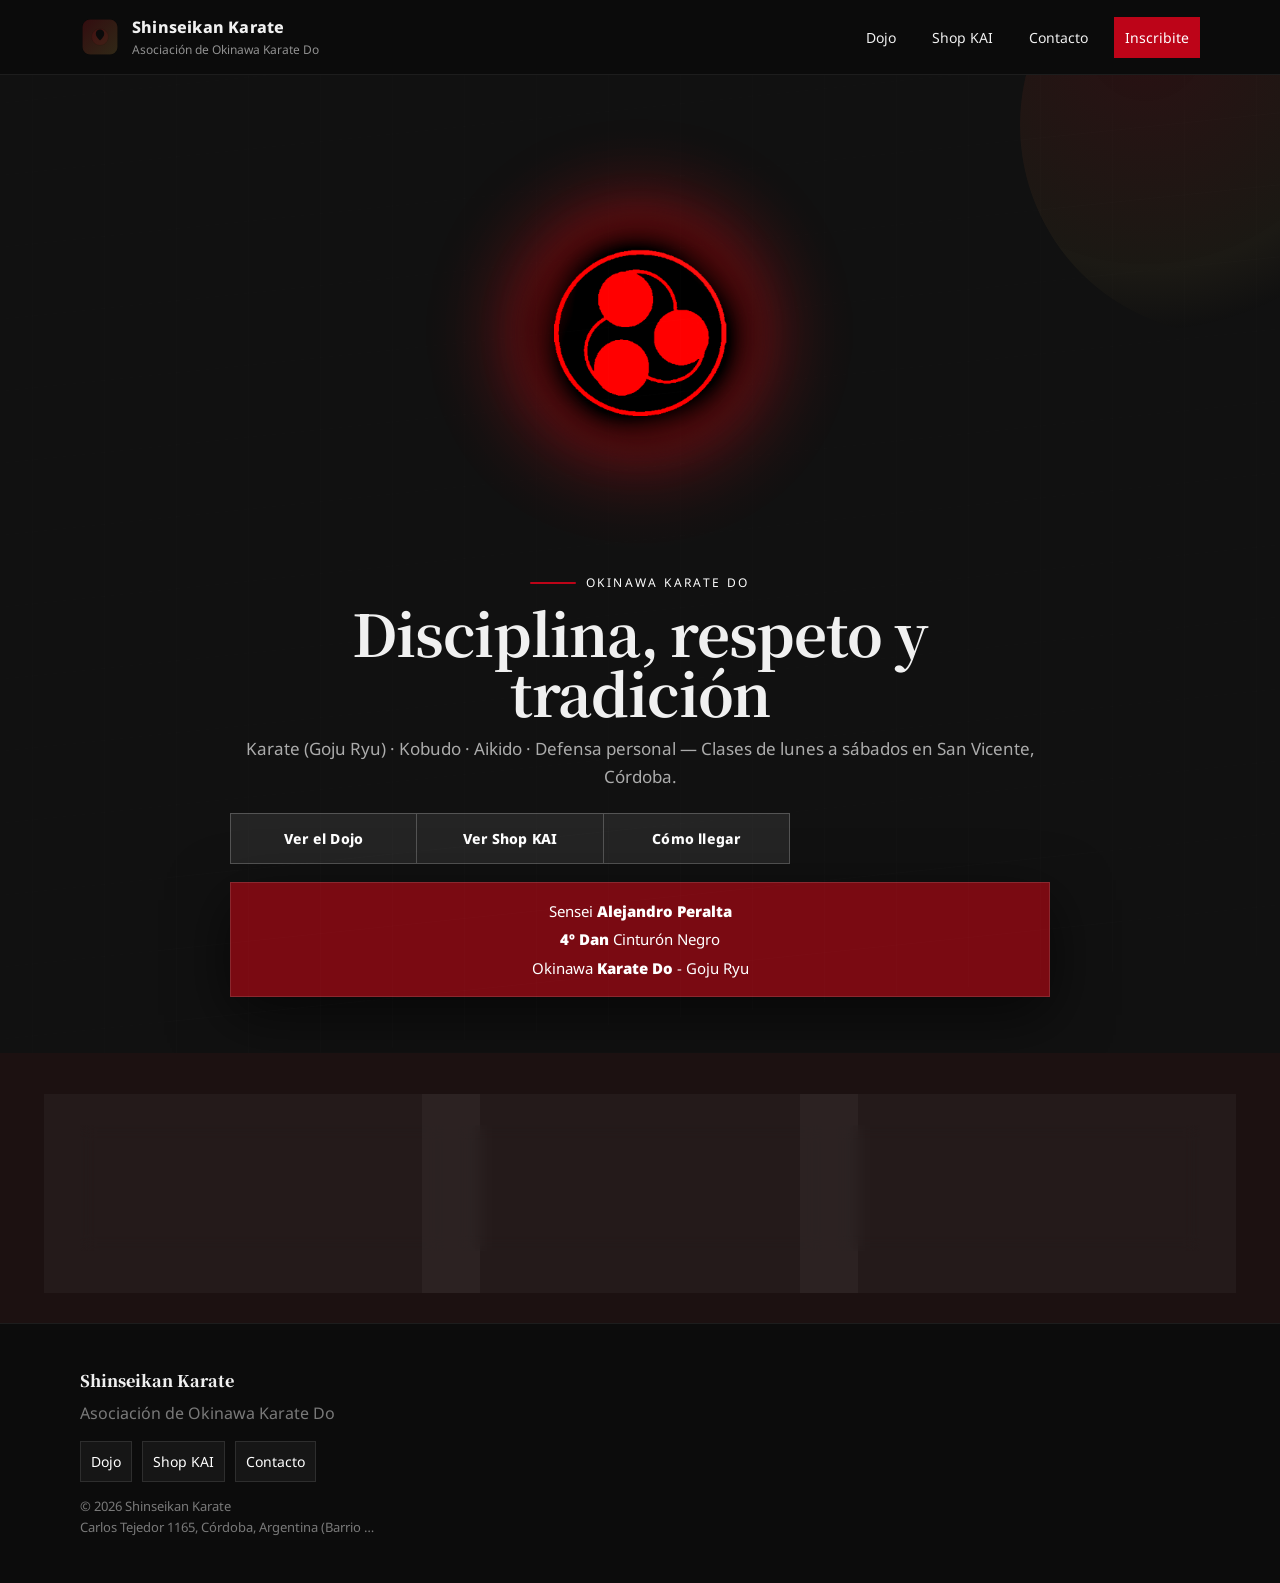
==== commit 32c87615: "pagina web" ====
--- a/index.html
+++ b/index.html
@@ -17,17 +17,17 @@
     />
     <link rel="stylesheet" href="css/styles.css" />
   </head>
-  <body>
+  <body class="home">
     <a class="skip-link" href="#contenido">Saltar al contenido</a>
 
-    <div class="logo-top-container">
+    <div class="logo-top-container" hidden>
       <img id="topLogo" class="top-logo" alt="Shinseikan Karate" />
     </div>
 
     <header class="site-header" id="top">
       <div class="container header-inner">
         <a class="brand" href="./" aria-label="Ir al inicio">
-          <img id="brandLogo" class="brand-logo" alt="Shinseikan Karate" />
+          <img id="brandLogo" class="brand-logo" alt="Shinseikan Karate" src="img/logo-blanco.png" />
           <div class="brand-text">
             <span id="brandName" class="brand-name">Shinseikan Karate</span>
             <span id="brandTagline" class="brand-tagline">Asociación de Okinawa Karate Do</span>
@@ -57,46 +57,25 @@
       <section class="hero">
         <div class="container hero-inner">
           <div class="hero-copy reveal">
-            <p class="hero-kicker" id="heroKicker">Okinawa Karate Do</p>
+            <div class="hero-logo-wrap">
+              <img class="logo-hero-spin" src="img/logo-color.png" width="300" height="300" alt="Shinseikan Karate" />
+            </div>
+
+            <p class="hero-kicker" id="heroKicker">OKINAWA KARATE DO</p>
             <h1 class="hero-title" id="heroTitle">Disciplina, respeto y tradición</h1>
             <p class="hero-subtitle" id="heroSubtitle">
-              Karate Goju Ryu · Kobudo · Aikido · Defensa personal — Clases de lunes a sábados en San Vicente, Córdoba.
+              Karate (Goju Ryu) · Kobudo · Aikido · Defensa personal — Clases de lunes a sábados en San Vicente, Córdoba.
             </p>
             <div class="hero-actions">
-              <a class="btn btn-primary" href="dojo/">Ver el Dojo</a>
-              <a class="btn btn-ghost" href="shop/">Ver Shop KAI</a>
-              <a class="btn btn-ghost" href="contacto/">Cómo llegar</a>
+              <a class="btn" href="dojo/">Ver el Dojo</a>
+              <a class="btn" href="shop/">Ver Shop KAI</a>
+              <a class="btn" href="contacto/">Cómo llegar</a>
             </div>
 
-            <div class="hero-meta">
-              <div class="meta-pill">
-                <span class="meta-label">Sensei</span>
-                <span class="meta-value" id="senseiName">Alejandro Peralta</span>
-              </div>
-              <div class="meta-pill">
-                <span class="meta-label">WhatsApp</span>
-                <a class="meta-value" id="waHeaderLink" href="#" rel="noopener">
-                  <span id="waPhoneText">+54 351 6742868</span>
-                </a>
-              </div>
-            </div>
-          </div>
-
-          <div class="hero-card reveal">
-            <div class="hero-card-top">
-              <div class="seal" aria-hidden="true">心</div>
-              <div>
-                <p class="hero-card-title" id="heroCardTitle">Dojo Shinseikan</p>
-                <p class="hero-card-sub" id="heroCardSub">San Vicente · Córdoba</p>
-              </div>
-            </div>
-            <ul class="hero-bullets" id="heroBullets" aria-label="Resumen">
-              <li>Clases para niños, adolescentes y adultos</li>
-              <li>Formación tradicional con enfoque moderno</li>
-              <li>Consultas e inscripción por WhatsApp</li>
-            </ul>
-            <div class="hero-card-actions">
-              <a class="btn btn-small btn-dark" id="heroWaCta" href="#" rel="noopener">Consultar por WhatsApp</a>
+            <div class="sensei-card reveal" aria-label="Sensei">
+              <p>Sensei <strong id="senseiName">Alejandro Peralta</strong></p>
+              <p><strong>4º Dan</strong> Cinturón Negro</p>
+              <p>Okinawa <strong>Karate Do</strong> - Goju Ryu</p>
             </div>
           </div>
         </div>
--- a/css/styles.css
+++ b/css/styles.css
@@ -1,23 +1,23 @@
-:root {
-  --bg: #FAFFC2;
-  --fg: #000000;
-  --text: #000000;
-  --muted: rgba(0, 0, 0, 0.64);
-  --soft: rgba(0, 0, 0, 0.74);
-  --subtle: rgba(0, 0, 0, 0.04);
-  --warm: rgba(193, 18, 31, 0.055);
-  --border: rgba(10, 10, 10, 0.12);
-  --red: #BD0418;
-  --red-hover: #EB0000;
-  --gold: #c8a24a;
-  --shadow: 0 1px 2px rgba(0, 0, 0, 0.04), 0 6px 24px rgba(0, 0, 0, 0.07);
-  --shadow-hero: 0 18px 60px rgba(0, 0, 0, 0.12);
-  --radius: 0px;
-  --radius-sm: 0px;
-  --container: 1120px;
-  --font: "Noto Sans", system-ui, -apple-system, Segoe UI, Roboto, Arial, sans-serif;
-  --font-jp: "Noto Serif JP", ui-serif, Georgia, serif;
-}
+:root { 
+  --bg: #111111; 
+  --fg: #ffffff; 
+  --text: #f0f0f0; 
+  --muted: rgba(255, 255, 255, 0.50); 
+  --soft: rgba(255, 255, 255, 0.70); 
+  --subtle: rgba(255, 255, 255, 0.04); 
+  --warm: rgba(193, 18, 31, 0.08); 
+  --border: rgba(255, 255, 255, 0.10); 
+  --red: #BD0418; 
+  --red-hover: #EB0000; 
+  --gold: #c8a24a; 
+  --shadow: 0 1px 2px rgba(0,0,0,0.3), 0 6px 24px rgba(0,0,0,0.5); 
+  --shadow-hero: 0 18px 60px rgba(0,0,0,0.6); 
+  --radius: 0px; 
+  --radius-sm: 0px; 
+  --container: 1120px; 
+  --font: "Noto Sans", system-ui, -apple-system, Segoe UI, Roboto, Arial, sans-serif; 
+  --font-jp: "Noto Serif JP", ui-serif, Georgia, serif; 
+} 
 
 *,
 *::before,
@@ -76,35 +76,36 @@
   border: 0;
 }
 
-.skip-link {
-  position: absolute;
-  left: 16px;
-  top: 16px;
-  padding: 10px 12px;
-  background: var(--fg);
-  color: var(--bg);
-  border-radius: 0;
-  transform: translateY(-200%);
-  transition: transform 0.18s ease;
-  z-index: 50;
-}
+.skip-link { 
+  position: absolute; 
+  left: 16px; 
+  top: 16px; 
+  padding: 10px 12px; 
+  background: var(--fg); 
+  color: #0b0b0b; 
+  border-radius: 0; 
+  transform: translateY(-200%); 
+  transition: transform 0.18s ease; 
+  z-index: 50; 
+} 
 .skip-link:focus {
   transform: translateY(0);
 }
 
 /* Header */
-.site-header {
-  position: sticky;
-  top: 0;
-  z-index: 40;
-  background: rgba(250, 255, 194, 0.9);
-  backdrop-filter: blur(14px);
-  border-bottom: 1px solid var(--border);
-  transition: box-shadow 0.25s ease;
-}
-.site-header.scrolled {
-  box-shadow: 0 1px 0 rgba(0, 0, 0, 0.07), 0 4px 16px rgba(0, 0, 0, 0.05);
-}
+.site-header { 
+  position: sticky; 
+  top: 0; 
+  z-index: 40; 
+  background: rgba(11,11,11,0.88); 
+  backdrop-filter: blur(16px); 
+  border-bottom: 1px solid rgba(255,255,255,0.08); 
+  transition: box-shadow 0.25s ease, background 0.25s ease; 
+} 
+.site-header.scrolled { 
+  background: rgba(8,8,8,0.96); 
+  box-shadow: 0 1px 0 rgba(255,255,255,0.06), 0 4px 20px rgba(0,0,0,0.6); 
+} 
 
 .header-inner {
   display: flex;
@@ -120,13 +121,11 @@
   gap: 12px;
 }
 
-.brand-logo {
-  width: 44px;
-  height: 44px;
-  border-radius: var(--radius-sm);
-  background: linear-gradient(135deg, rgba(189, 4, 24, 0.12), rgba(200, 162, 74, 0.1));
-  border: 1px solid var(--border);
-}
+.brand-logo { 
+  width: 40px; 
+  height: 40px; 
+  object-fit: contain; 
+} 
 
 /* Logo top container */
 .logo-top-container {
@@ -137,25 +136,24 @@
   background: var(--bg);
 }
 
-.top-logo {
-  width: 120px;
-  height: 120px;
-  object-fit: contain;
-  border-radius: var(--radius-sm);
-  background: linear-gradient(135deg, rgba(189, 4, 24, 0.12), rgba(200, 162, 74, 0.1));
-  border: 1px solid var(--border);
-}
+.top-logo { 
+  width: 120px; 
+  height: 120px; 
+  object-fit: contain; 
+  border-radius: var(--radius-sm); 
+  border: 1px solid var(--border); 
+} 
 
 .brand-name {
   font-weight: 800;
   letter-spacing: 0.2px;
 }
 
-.brand-tagline {
-  display: block;
-  font-size: 12px;
-  color: var(--muted);
-}
+.brand-tagline { 
+  display: block; 
+  font-size: 12px; 
+  color: rgba(255,255,255,0.55); 
+} 
 
 .nav {
   display: none;
@@ -170,46 +168,47 @@
   border-radius: 0;
   transition: background 0.18s ease, color 0.18s ease;
 }
-.nav a:hover {
-  background: rgba(0, 0, 0, 0.04);
-}
-
-.nav .nav-cta {
-  background: var(--fg);
-  color: var(--bg);
-}
-.nav .nav-cta:hover {
-  background: #050505;
-}
-
-.nav-toggle {
-  width: 44px;
-  height: 44px;
-  border-radius: 0;
-  border: 1px solid var(--border);
-  background: rgba(250, 255, 194, 0.72);
-  display: inline-flex;
-  align-items: center;
-  justify-content: center;
-}
-
-.hamburger {
-  width: 18px;
-  height: 2px;
-  background: var(--fg);
-  position: relative;
-  border-radius: 2px;
-}
-.hamburger::before,
-.hamburger::after {
+.nav a:hover { 
+  background: rgba(255,255,255,0.06); 
+} 
+
+.nav .nav-cta { 
+  background: #BD0418; 
+  color: #ffffff; 
+  border: 1px solid rgba(189,4,24,0.6); 
+} 
+.nav .nav-cta:hover { 
+  background: #EB0000; 
+} 
+
+.nav-toggle { 
+  width: 44px; 
+  height: 44px; 
+  border-radius: 0; 
+  border: 1px solid rgba(255,255,255,0.16); 
+  background: rgba(255,255,255,0.08); 
+  display: inline-flex; 
+  align-items: center; 
+  justify-content: center; 
+} 
+
+.hamburger { 
+  width: 18px; 
+  height: 2px; 
+  background: #ffffff; 
+  position: relative; 
+  border-radius: 2px; 
+} 
+.hamburger::before, 
+.hamburger::after { 
   content: "";
   position: absolute;
   left: 0;
   width: 18px;
   height: 2px;
-  background: var(--fg);
-  border-radius: 2px;
-}
+  background: #ffffff; 
+  border-radius: 2px; 
+} 
 .hamburger::before {
   top: -6px;
 }
@@ -226,9 +225,9 @@
   padding: 12px 20px;
   color: var(--text);
 }
-.mobile-nav a:hover {
-  background: rgba(0, 0, 0, 0.04);
-}
+.mobile-nav a:hover { 
+  background: rgba(255,255,255,0.06); 
+} 
 
 @media (min-width: 980px) {
   .nav {
@@ -244,9 +243,9 @@
 .section {
   padding: 72px 0;
 }
-.section-alt {
-  background: linear-gradient(180deg, var(--warm), rgba(250, 250, 248, 0.35));
-}
+.section-alt { 
+  background: rgba(193,18,31,0.06); 
+} 
 
 .section-head {
   margin-bottom: 28px;
@@ -262,12 +261,12 @@
   letter-spacing: -0.022em;
 }
 
-.section-lead {
-  margin: 0;
-  max-width: 62ch;
-  color: var(--soft);
-  font-size: 1.0625rem;
-}
+.section-lead { 
+  margin: 0; 
+  max-width: 62ch; 
+  color: rgba(255,255,255,0.65); 
+  font-size: 1.0625rem; 
+} 
 
 /* Hero */
 .hero {
@@ -285,7 +284,7 @@
   max-width: 68ch;
 }
 
-.hero-kicker {
+.hero-kicker { 
   margin: 0 0 12px;
   display: inline-flex;
   align-items: center;
@@ -293,14 +292,14 @@
   font-size: 13px;
   letter-spacing: 0.12em;
   text-transform: uppercase;
-  color: var(--soft);
-}
-.hero-kicker::before {
+  color: rgba(255,255,255,0.85); 
+} 
+.hero-kicker::before { 
   content: "";
   width: 34px;
   height: 1px;
-  background: linear-gradient(90deg, var(--red), transparent);
-}
+  background: linear-gradient(90deg, var(--red), transparent); 
+} 
 
 .hero-title {
   margin: 0 0 12px;
@@ -310,10 +309,10 @@
   letter-spacing: -0.022em;
 }
 
-.hero-subtitle {
-  margin: 0 0 22px;
-  color: var(--soft);
-}
+.hero-subtitle { 
+  margin: 0 0 22px; 
+  color: rgba(255,255,255,0.65); 
+} 
 
 .hero-actions {
   display: flex;
@@ -328,32 +327,32 @@
   gap: 10px;
 }
 
-.meta-pill {
-  border: 1px solid var(--border);
-  background: rgba(255, 255, 255, 0.78);
-  border-radius: 0;
-  padding: 11px 16px;
-  display: inline-flex;
-  gap: 10px;
-  align-items: baseline;
-  font-size: 13.5px;
-}
-.meta-label {
-  font-size: 12px;
-  color: var(--muted);
-}
+.meta-pill { 
+  border: 1px solid var(--border); 
+  background: rgba(255,255,255,0.05); 
+  border-radius: 0; 
+  padding: 11px 16px; 
+  display: inline-flex; 
+  gap: 10px; 
+  align-items: baseline; 
+  font-size: 13.5px; 
+} 
+.meta-label { 
+  font-size: 12px; 
+  color: rgba(255,255,255,0.55); 
+} 
 .meta-value {
   font-weight: 700;
 }
 
-.hero-card {
-  border: 1px solid rgba(193, 18, 31, 0.12);
-  border-radius: 0;
-  background: rgba(255, 255, 255, 0.88);
-  box-shadow: var(--shadow-hero);
-  padding: 18px;
-  align-self: start;
-}
+.hero-card { 
+  border: 1px solid rgba(193, 18, 31, 0.12); 
+  border-radius: 0; 
+  background: rgba(255,255,255,0.05); 
+  box-shadow: var(--shadow-hero); 
+  padding: 18px; 
+  align-self: start; 
+} 
 
 .hero-card-top {
   display: flex;
@@ -362,38 +361,38 @@
   margin-bottom: 12px;
 }
 
-.seal {
+.seal { 
   width: 44px;
   height: 44px;
   border-radius: 0;
   display: grid;
   place-items: center;
-  color: var(--fg);
-  background: linear-gradient(135deg, rgba(189, 4, 24, 0.14), rgba(200, 162, 74, 0.14));
-  border: 1px solid var(--border);
-  font-family: var(--font-jp);
-  font-weight: 800;
-  letter-spacing: 0.04em;
-}
+  color: #ffffff; 
+  background: linear-gradient(135deg, rgba(189,4,24,0.22), rgba(200,162,74,0.10)); 
+  border: 1px solid rgba(255,255,255,0.14); 
+  font-family: var(--font-jp); 
+  font-weight: 800; 
+  letter-spacing: 0.04em; 
+} 
 
 .hero-card-title {
   margin: 0;
   font-weight: 800;
 }
-.hero-card-sub {
-  margin: 0;
-  color: var(--soft);
-  font-size: 13px;
-}
-
-.hero-bullets {
+.hero-card-sub { 
+  margin: 0; 
+  color: rgba(255,255,255,0.65); 
+  font-size: 13px; 
+} 
+
+.hero-bullets { 
   list-style: none;
   padding: 0;
   margin: 0 0 14px;
   display: grid;
   gap: 8px;
-  color: var(--soft);
-}
+  color: rgba(255,255,255,0.70); 
+} 
 .hero-bullets li {
   display: flex;
   gap: 10px;
@@ -413,30 +412,173 @@
   inset: 0;
   pointer-events: none;
 }
-.hero-grid {
-  position: absolute;
-  inset: -40px;
-  opacity: 0.09;
-  background-image: linear-gradient(var(--border) 1px, transparent 1px),
-    linear-gradient(90deg, var(--border) 1px, transparent 1px);
-  background-size: 72px 72px;
-  transform: skewY(-6deg);
-  transform-origin: top left;
-}
-.hero-sun {
+.hero-grid { 
+  position: absolute; 
+  inset: -40px; 
+  opacity: 0.09; 
+  background-image: linear-gradient(var(--border) 1px, transparent 1px), 
+    linear-gradient(90deg, var(--border) 1px, transparent 1px); 
+  background-size: 72px 72px; 
+  transform: skewY(-6deg); 
+  transform-origin: top left; 
+} 
+.hero-sun { 
   position: absolute;
   right: -160px;
   top: -160px;
   width: 420px;
   height: 420px;
   border-radius: 999px;
-  background: radial-gradient(
-    circle at 30% 30%,
-    rgba(193, 18, 31, 0.14),
-    rgba(200, 162, 74, 0.06) 55%,
-    transparent 70%
-  );
-}
+  background: radial-gradient( 
+    circle at 30% 30%, 
+    rgba(193, 18, 31, 0.14), 
+    rgba(200, 162, 74, 0.06) 55%, 
+    transparent 70% 
+  ); 
+} 
+
+/* Home hero (referencia) */ 
+.home .logo-top-container { 
+  display: none; 
+} 
+ 
+.home .hero { 
+  padding: 44px 0 56px; 
+} 
+ 
+.home .hero-inner { 
+  grid-template-columns: 1fr; 
+  place-items: center; 
+  text-align: center; 
+  gap: 20px; 
+} 
+ 
+.home .hero-copy { 
+  max-width: 820px; 
+} 
+ 
+.home .hero-logo-wrap { 
+  width: min(440px, 96vw); 
+  aspect-ratio: 1/1; 
+  display: grid; 
+  place-items: center; 
+  margin: 0 auto 6px; 
+  background: radial-gradient(circle at center, rgba(193,18,31,0.18) 0%, transparent 68%); 
+} 
+ 
+@keyframes spin-logo { 
+  from { transform: rotate(0deg); } 
+  to { transform: rotate(360deg); } 
+} 
+@keyframes logo-appear { 
+  from { opacity: 0; transform: scale(0.85); } 
+  to { opacity: 1; transform: scale(1); } 
+} 
+@keyframes glow-pulse { 
+  0%, 100% { filter: drop-shadow(0 0 30px rgba(193,18,31,0.35)); } 
+  50% { filter: drop-shadow(0 0 60px rgba(193,18,31,0.65)); } 
+} 
+ 
+.home .logo-hero-spin { 
+  width: 340px; 
+  height: 340px; 
+  display: block; 
+  margin: 0 auto; 
+  animation: spin-logo 18s linear infinite, logo-appear 0.8s ease-out both, glow-pulse 3.8s ease-in-out infinite; 
+  filter: drop-shadow(0 0 40px rgba(193,18,31,0.45)); 
+} 
+.home .logo-hero-spin:hover { 
+  animation-play-state: paused; 
+} 
+@media (min-width: 980px) { 
+  .home .logo-hero-spin { 
+    width: 390px; 
+    height: 390px; 
+  } 
+} 
+ 
+.home .hero-kicker { 
+  justify-content: center; 
+  margin: 0 auto 10px; 
+  padding: 0; 
+  background: transparent; 
+  border: 0; 
+  color: #ffffff; 
+  letter-spacing: 0.2em; 
+  font-size: 12px; 
+} 
+.home .hero-kicker::before { 
+  width: 46px; 
+  height: 2px; 
+  background: var(--red); 
+  border-radius: 2px; 
+} 
+ 
+.home .hero-title { 
+  font-family: var(--font-jp); 
+  font-weight: 700; 
+  font-size: clamp(36px, 4.5vw, 60px); 
+  letter-spacing: -0.02em; 
+  line-height: 1.04; 
+} 
+ 
+.home .hero-subtitle { 
+  color: rgba(255,255,255,0.65); 
+  font-size: 1.0625rem; 
+} 
+ 
+.home .hero-actions { 
+  justify-content: center; 
+  margin-top: 18px; 
+  flex-wrap: nowrap; 
+  gap: 0; 
+  width: min(560px, 100%); 
+} 
+.home .hero-actions .btn { 
+  background: rgba(255,255,255,0.08); 
+  border: 1px solid rgba(255,255,255,0.22); 
+  color: #fff; 
+  font-weight: 800; 
+  padding: 13px 10px; 
+  flex: 1 1 0; 
+  min-width: 0; 
+  font-size: 14px; 
+  white-space: nowrap; 
+} 
+.home .hero-actions .btn + .btn { 
+  border-left: 0; 
+} 
+.home .hero-actions .btn:hover { 
+  background: rgba(255,255,255,0.15); 
+  border-color: rgba(255,255,255,0.4); 
+} 
+@media (max-width: 360px) { 
+  .home .hero-actions .btn { 
+    font-size: 13px; 
+    padding: 12px 8px; 
+  } 
+} 
+ 
+.home .sensei-card { 
+  margin-top: 18px; 
+  background: #7a0a12; 
+  border: 1px solid rgba(255,255,255,0.12); 
+  padding: 18px 22px; 
+  color: #fff; 
+  text-align: center; 
+  box-shadow: var(--shadow-hero); 
+} 
+.home .sensei-card p { 
+  margin: 0; 
+  font-size: 15px; 
+  line-height: 1.35; 
+} 
+.home .sensei-card p + p { 
+  margin-top: 8px; 
+} 
+.home .sensei-card strong { 
+  font-weight: 900; 
+} 
 
 @media (min-width: 980px) {
   .hero-inner {
@@ -483,44 +625,44 @@
   }
 }
 
-.card {
-  border: 1px solid var(--border);
-  background: rgba(255, 255, 255, 0.82);
-  border-radius: 0;
-  padding: 18px;
-  box-shadow: var(--shadow);
-  backdrop-filter: blur(8px);
-}
+.card { 
+  border: 1px solid rgba(255,255,255,0.10); 
+  background: rgba(255,255,255,0.04); 
+  border-radius: 0; 
+  padding: 18px; 
+  box-shadow: var(--shadow); 
+  backdrop-filter: blur(8px); 
+} 
 .card-title {
   margin: 0 0 8px;
   font-size: 18px;
   font-weight: 800;
 }
-.card-text {
-  margin: 0;
-  color: var(--soft);
-  line-height: 1.68;
-  font-size: 0.9375rem;
-}
-
-.discipline-card .disc-icon {
+.card-text { 
+  margin: 0; 
+  color: rgba(255,255,255,0.60); 
+  line-height: 1.68; 
+  font-size: 0.9375rem; 
+} 
+
+.discipline-card .disc-icon { 
   width: 44px;
   height: 44px;
   border-radius: 0;
   display: grid;
   place-items: center;
-  border: 1px solid var(--border);
-  background: var(--warm);
-  font-size: 18px;
-  margin-bottom: 12px;
-}
+  border: 1px solid rgba(255,255,255,0.10); 
+  background: rgba(193,18,31,0.10); 
+  font-size: 18px; 
+  margin-bottom: 12px; 
+} 
 .discipline-card:hover {
   transform: translateY(-2px);
   box-shadow: 0 8px 32px rgba(193, 18, 31, 0.09);
 }
 
-/* Buttons */
-.btn {
+/* Buttons */ 
+.btn { 
   display: inline-flex;
   align-items: center;
   justify-content: center;
@@ -532,36 +674,36 @@
   letter-spacing: 0.2px;
   transition: transform 0.16s ease, background 0.16s ease, border-color 0.16s ease, color 0.16s ease;
   cursor: pointer;
-}
-.btn:active {
-  transform: translateY(1px);
-}
-.btn-primary {
-  background: #000000;
-  color: #FAFFC2;
-  border-color: rgba(0, 0, 0, 0.35);
-  box-shadow: 0 2px 8px rgba(0, 0, 0, 0.28);
-}
-.btn-primary:hover {
-  background: linear-gradient(135deg, #000000, #EB0000);
-}
-.btn-ghost {
-  background: rgba(255, 255, 255, 0.72);
-  border-color: var(--border);
-}
-.btn-ghost:hover {
-  background: rgba(255, 255, 255, 0.92);
-  border-color: rgba(0, 0, 0, 0.16);
-}
-.btn-dark {
-  background: #000000;
-  color: #FAFFC2;
-  border-color: rgba(0, 0, 0, 0.3);
-  letter-spacing: 0.01em;
-}
-.btn-dark:hover {
-  background: linear-gradient(135deg, #000000, #EB0000);
-}
+} 
+.btn:active { 
+  transform: translateY(1px); 
+} 
+.btn-primary { 
+  background: #BD0418; 
+  color: #ffffff; 
+  border: 1px solid rgba(189,4,24,0.6); 
+  box-shadow: 0 2px 8px rgba(0,0,0,0.45); 
+} 
+.btn-primary:hover { 
+  background: #EB0000; 
+} 
+.btn-ghost { 
+  background: rgba(255,255,255,0.06); 
+  border-color: rgba(255,255,255,0.18); 
+  color: #ffffff; 
+} 
+.btn-ghost:hover { 
+  background: rgba(255,255,255,0.12); 
+} 
+.btn-dark { 
+  background: rgba(255,255,255,0.06); 
+  color: #ffffff; 
+  border-color: rgba(255,255,255,0.18); 
+  letter-spacing: 0.01em; 
+} 
+.btn-dark:hover {  
+  background: rgba(255,255,255,0.12);  
+}  
 .btn-small {
   padding: 10px 14px;
   border-radius: 0;
@@ -569,12 +711,12 @@
 }
 
 /* Classes */
-.classes-panel {
-  border: 1px solid var(--border);
-  background: linear-gradient(135deg, rgba(11, 11, 11, 0.02), var(--warm));
-  border-radius: 0;
-  padding: 18px;
-  display: flex;
+.classes-panel { 
+  border: 1px solid var(--border); 
+  background: linear-gradient(135deg, rgba(255,255,255,0.03), rgba(193,18,31,0.10)); 
+  border-radius: 0; 
+  padding: 18px; 
+  display: flex; 
   flex-wrap: wrap;
   gap: 12px;
   align-items: center;
@@ -611,23 +753,23 @@
     grid-template-columns: repeat(8, 1fr);
   }
 }
-.belt {
-  border: 1px solid var(--border);
-  background: rgba(255, 255, 255, 0.82);
-  border-radius: 0;
-  overflow: hidden;
-  min-height: 92px;
-  display: grid;
+.belt { 
+  border: 1px solid var(--border); 
+  background: rgba(255,255,255,0.05); 
+  border-radius: 0; 
+  overflow: hidden; 
+  min-height: 92px; 
+  display: grid; 
   grid-template-rows: 18px 1fr;
   transition: transform 0.18s ease;
 }
 .belt:hover {
   transform: scale(1.04);
 }
-.belt-swatch {
-  background: var(--belt, #eee);
-  border-bottom: 1px solid rgba(0, 0, 0, 0.12);
-}
+.belt-swatch { 
+  background: var(--belt, #eee); 
+  border-bottom: 1px solid rgba(255,255,255,0.18); 
+} 
 .belt-name {
   margin: 0;
   padding: 12px;
@@ -650,30 +792,36 @@
   justify-content: space-between;
   margin-bottom: 14px;
 }
-.search input {
-  width: min(420px, 100%);
-  padding: 12px 12px;
-  border-radius: 0;
-  border: 1px solid var(--border);
-  background: rgba(255, 255, 255, 0.78);
-}
+.search input { 
+  width: min(420px, 100%); 
+  padding: 12px 12px; 
+  border-radius: 0; 
+  border: 1px solid rgba(255,255,255,0.12); 
+  background: rgba(255,255,255,0.06); 
+  color: #ffffff; 
+} 
+.search input::placeholder { 
+  color: rgba(255,255,255,0.35); 
+} 
 .chips {
   display: flex;
   flex-wrap: wrap;
   gap: 8px;
 }
-.chip {
-  border: 1px solid var(--border);
-  background: rgba(255, 255, 255, 0.78);
-  border-radius: 0;
-  padding: 8px 10px;
-  font-size: 13px;
-  cursor: pointer;
-}
-.chip[data-active="true"] {
-  border-color: rgba(168, 16, 28, 0.22);
-  background: var(--warm);
-}
+.chip { 
+  border: 1px solid rgba(255,255,255,0.10); 
+  background: rgba(255,255,255,0.05); 
+  border-radius: 0; 
+  padding: 8px 10px; 
+  font-size: 13px; 
+  cursor: pointer; 
+  color: rgba(255,255,255,0.75); 
+} 
+.chip[data-active="true"] { 
+  background: rgba(193,18,31,0.20); 
+  border-color: rgba(193,18,31,0.45); 
+  color: #ffffff; 
+} 
 
 .grid-products {
   display: grid;
@@ -691,15 +839,15 @@
   }
 }
 
-.product {
-  border: 1px solid var(--border);
-  border-radius: 0;
-  overflow: hidden;
-  background: rgba(255, 255, 255, 0.82);
-  box-shadow: var(--shadow);
-  backdrop-filter: blur(8px);
-  display: grid;
-}
+.product { 
+  border: 1px solid var(--border); 
+  border-radius: 0; 
+  overflow: hidden; 
+  background: rgba(255,255,255,0.05); 
+  box-shadow: var(--shadow); 
+  backdrop-filter: blur(8px); 
+  display: grid; 
+} 
 .product-media {
   aspect-ratio: 16/10;
   background: linear-gradient(135deg, rgba(0, 0, 0, 0.05), rgba(193, 18, 31, 0.04));
@@ -720,11 +868,11 @@
   margin: 0;
   font-weight: 900;
 }
-.product-desc {
-  margin: 0;
-  color: var(--soft);
-  font-size: 14px;
-}
+.product-desc { 
+  margin: 0; 
+  color: rgba(255,255,255,0.70); 
+  font-size: 14px; 
+} 
 .product-row {
   display: flex;
   gap: 10px;
@@ -735,13 +883,14 @@
   font-weight: 900;
   font-family: var(--font-jp);
 }
-.variant {
-  width: 100%;
-  padding: 10px 12px;
-  border-radius: 0;
-  border: 1px solid var(--border);
-  background: rgba(255, 255, 255, 0.82);
-}
+.variant { 
+  width: 100%; 
+  padding: 10px 12px; 
+  border-radius: 0; 
+  border: 1px solid rgba(255,255,255,0.12); 
+  background: rgba(255,255,255,0.06); 
+  color: #ffffff; 
+} 
 
 /* Location */
 .location-grid {
@@ -770,24 +919,24 @@
   display: grid;
   gap: 2px;
 }
-.mini-list dt {
-  font-size: 12px;
-  color: var(--muted);
-  letter-spacing: 0.14em;
-  text-transform: uppercase;
-}
+.mini-list dt { 
+  font-size: 12px; 
+  color: rgba(255,255,255,0.50); 
+  letter-spacing: 0.14em; 
+  text-transform: uppercase; 
+} 
 .mini-list dd {
   margin: 0;
   font-weight: 800;
 }
 
-.map {
+.map { 
   border-radius: 0;
   overflow: hidden;
   border: 1px solid var(--border);
   min-height: 320px;
-  background: rgba(0, 0, 0, 0.02);
-}
+  background: rgba(255,255,255,0.03); 
+} 
 .map iframe {
   width: 100%;
   height: 100%;
@@ -796,15 +945,15 @@
 }
 
 /* Form */
-.form {
-  border: 1px solid var(--border);
-  border-radius: 0;
-  background: rgba(255, 255, 255, 0.82);
-  box-shadow: var(--shadow);
-  backdrop-filter: blur(8px);
-  padding: 18px;
-  max-width: 720px;
-}
+.form { 
+  border: 1px solid var(--border); 
+  border-radius: 0; 
+  background: rgba(255,255,255,0.05); 
+  box-shadow: var(--shadow); 
+  backdrop-filter: blur(8px); 
+  padding: 18px; 
+  max-width: 720px; 
+} 
 .form-row {
   display: grid;
   gap: 6px;
@@ -814,30 +963,35 @@
   font-weight: 800;
   font-size: 14px;
 }
-.form-row input,
-.form-row textarea {
-  padding: 12px 12px;
-  border-radius: 0;
-  border: 1px solid var(--border);
-  background: rgba(255, 255, 255, 0.84);
-}
+.form-row input, 
+.form-row textarea { 
+  padding: 12px 12px; 
+  border-radius: 0; 
+  border: 1px solid rgba(255,255,255,0.12); 
+  background: rgba(255,255,255,0.06); 
+  color: #ffffff; 
+} 
+.form-row input::placeholder, 
+.form-row textarea::placeholder { 
+  color: rgba(255,255,255,0.35); 
+} 
 .form-actions {
   display: grid;
   gap: 10px;
   margin-top: 12px;
 }
-.form-note {
-  margin: 0;
-  font-size: 13px;
-  color: var(--muted);
-}
+.form-note { 
+  margin: 0; 
+  font-size: 13px; 
+  color: rgba(255,255,255,0.50); 
+} 
 
 /* Footer */
-.site-footer {
-  padding: 44px 0;
-  border-top: 1px solid rgba(0, 0, 0, 0.08);
-  background: rgba(11, 11, 11, 0.025);
-}
+.site-footer { 
+  padding: 44px 0; 
+  border-top: 1px solid rgba(255,255,255,0.07); 
+  background: rgba(0,0,0,0.3); 
+} 
 .footer-inner {
   display: grid;
   gap: 14px;
@@ -847,31 +1001,32 @@
   font-weight: 900;
   font-family: var(--font-jp);
 }
-.footer-sub {
-  margin: 6px 0 0;
-  color: var(--muted);
-}
+.footer-sub { 
+  margin: 6px 0 0; 
+  color: rgba(255,255,255,0.45); 
+} 
 .footer-links {
   display: flex;
   flex-wrap: wrap;
   gap: 10px;
 }
-.footer-links a {
-  padding: 8px 10px;
-  border-radius: 0;
-  border: 1px solid var(--border);
-  background: rgba(255, 255, 255, 0.76);
-  font-size: 14px;
-}
-.footer-links a:hover {
-  background: rgba(193, 18, 31, 0.05);
-  border-color: rgba(193, 18, 31, 0.15);
-}
-.footer-small {
-  margin: 0;
-  color: var(--muted);
-  font-size: 13px;
-}
+.footer-links a { 
+  padding: 8px 10px; 
+  border-radius: 0; 
+  border: 1px solid rgba(255,255,255,0.10); 
+  background: rgba(255,255,255,0.04); 
+  font-size: 14px; 
+  color: #ffffff; 
+} 
+.footer-links a:hover { 
+  background: rgba(193,18,31,0.12); 
+  border-color: rgba(193,18,31,0.28); 
+} 
+.footer-small { 
+  margin: 0; 
+  color: rgba(255,255,255,0.45); 
+  font-size: 13px; 
+} 
 
 /* Reveal */
 .reveal {
@@ -893,14 +1048,17 @@
   transition-delay: 0.16s;
 }
 
-@media (prefers-reduced-motion: reduce) {
-  html {
-    scroll-behavior: auto;
-  }
-  .reveal {
-    transition: none;
-  }
-  .btn {
-    transition: none;
-  }
-}
+@media (prefers-reduced-motion: reduce) { 
+  html { 
+    scroll-behavior: auto; 
+  } 
+  .reveal { 
+    transition: none; 
+  } 
+  .btn { 
+    transition: none; 
+  } 
+  .home .logo-hero-spin { 
+    animation: none; 
+  } 
+} 
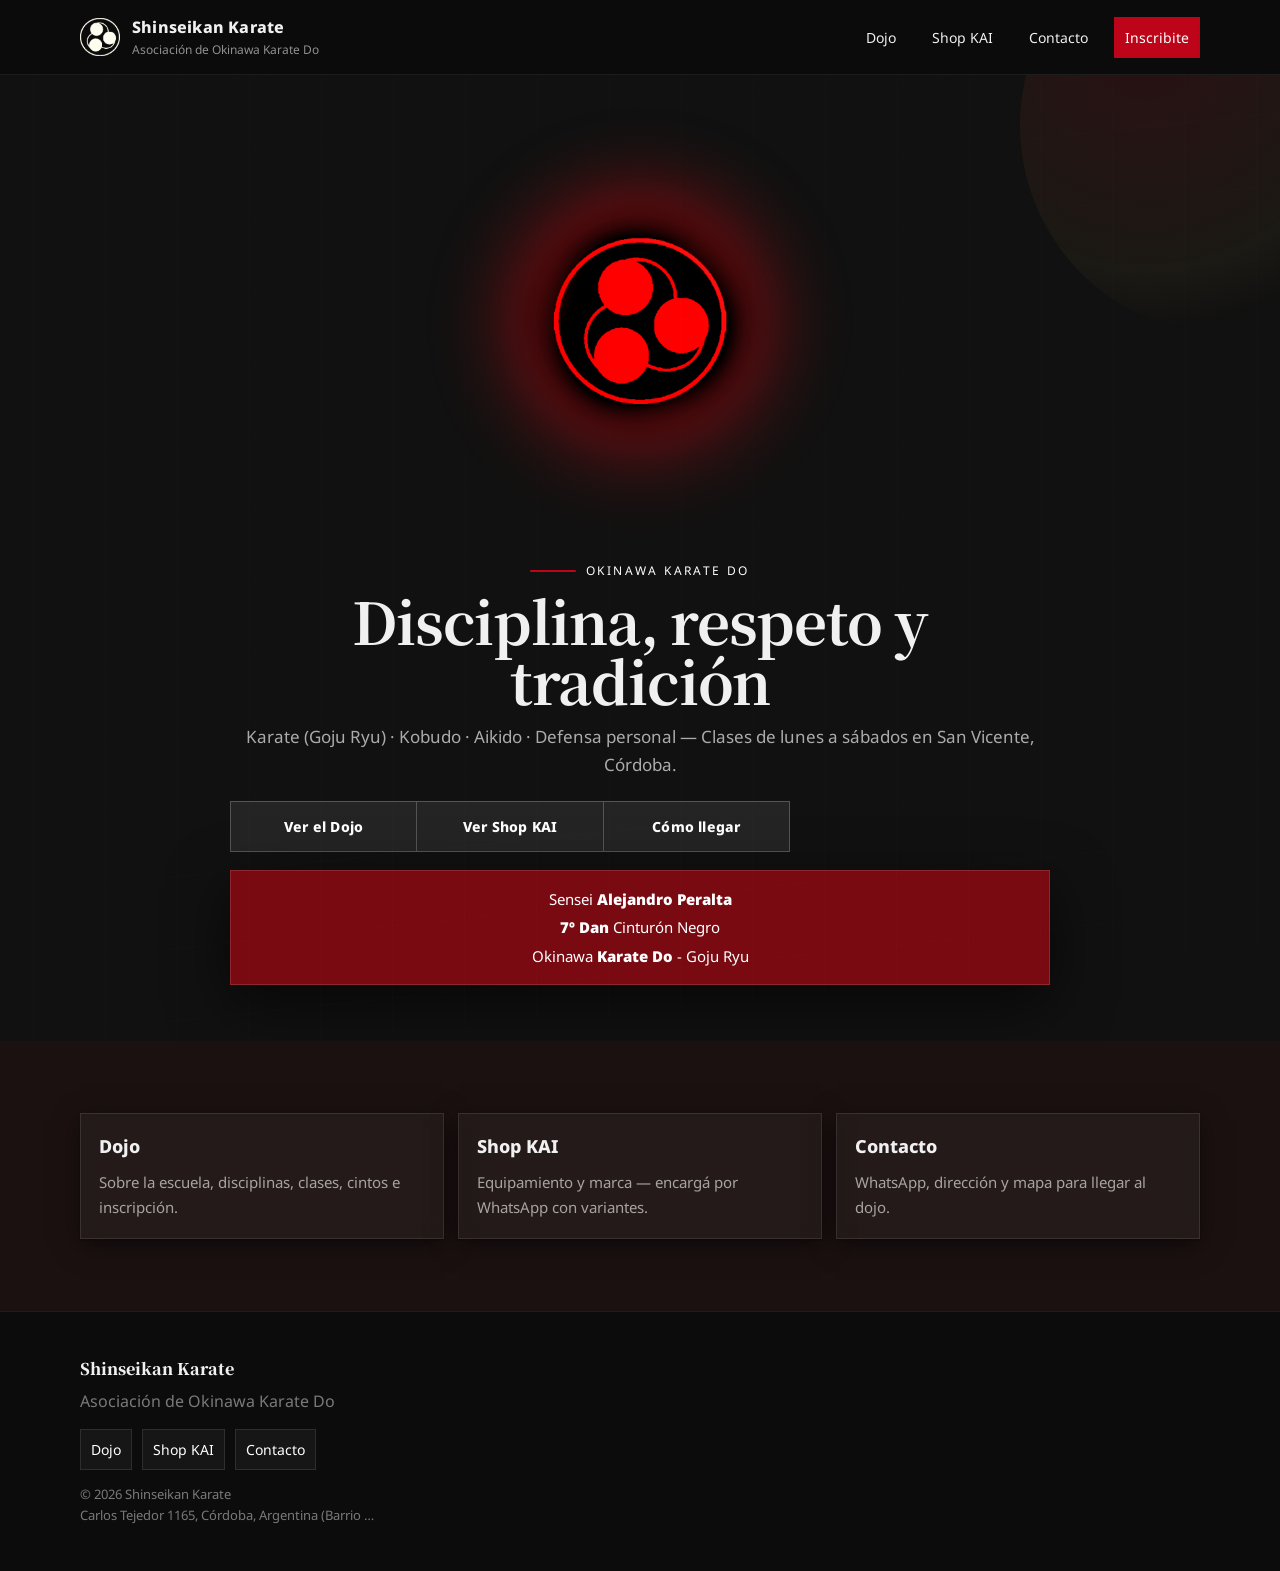
==== commit 8d4e7c6f: "pagina web2" ====
--- a/index.html
+++ b/index.html
@@ -27,7 +27,8 @@
     <header class="site-header" id="top">
       <div class="container header-inner">
         <a class="brand" href="./" aria-label="Ir al inicio">
-          <img id="brandLogo" class="brand-logo" alt="Shinseikan Karate" src="img/logo-blanco.png" />
+          <img class="brand-logo-fixed" alt="Shinseikan Karate" src="img/logo karate blanco.png" />
+          <img id="brandLogo" class="brand-logo-dynamic" alt="" />
           <div class="brand-text">
             <span id="brandName" class="brand-name">Shinseikan Karate</span>
             <span id="brandTagline" class="brand-tagline">Asociación de Okinawa Karate Do</span>
@@ -74,7 +75,7 @@
 
             <div class="sensei-card reveal" aria-label="Sensei">
               <p>Sensei <strong id="senseiName">Alejandro Peralta</strong></p>
-              <p><strong>4º Dan</strong> Cinturón Negro</p>
+              <p><strong>7º Dan</strong> Cinturón Negro</p>
               <p>Okinawa <strong>Karate Do</strong> - Goju Ryu</p>
             </div>
           </div>
@@ -129,4 +130,3 @@
     <script src="js/site.js"></script>
   </body>
 </html>
-
--- a/css/styles.css
+++ b/css/styles.css
@@ -25,18 +25,19 @@
   box-sizing: border-box;
 }
 
-html {
-  scroll-behavior: smooth;
-}
-
-body {
-  margin: 0;
-  color: var(--fg);
-  background: var(--bg);
-  font-family: var(--font);
-  line-height: 1.65;
-  color: var(--text);
-}
+html { 
+  scroll-behavior: smooth; 
+} 
+
+body { 
+  margin: 0; 
+  color: var(--fg); 
+  background: var(--bg); 
+  font-family: var(--font); 
+  line-height: 1.65; 
+  color: var(--text); 
+  overflow-x: hidden; 
+} 
 
 img {
   max-width: 100%;
@@ -59,10 +60,10 @@
   font-family: ui-monospace, SFMono-Regular, Menlo, Monaco, Consolas, "Liberation Mono", "Courier New", monospace;
 }
 
-.container {
-  width: min(var(--container), calc(100% - 40px));
-  margin: 0 auto;
-}
+.container { 
+  width: min(var(--container), calc(100% - 40px)); 
+  margin: 0 auto; 
+} 
 
 .sr-only {
   position: absolute;
@@ -125,6 +126,25 @@
   width: 40px; 
   height: 40px; 
   object-fit: contain; 
+} 
+
+.brand-logo-fixed { 
+  width: 40px; 
+  height: 40px; 
+  object-fit: contain; 
+  display: block; 
+} 
+
+.brand-logo-dynamic { 
+  position: absolute; 
+  width: 1px; 
+  height: 1px; 
+  padding: 0; 
+  margin: -1px; 
+  overflow: hidden; 
+  clip: rect(0, 0, 0, 0); 
+  white-space: nowrap; 
+  border: 0; 
 } 
 
 /* Logo top container */
@@ -443,7 +463,7 @@
 } 
  
 .home .hero { 
-  padding: 44px 0 56px; 
+  padding: 32px 0 56px; 
 } 
  
 .home .hero-inner { 
@@ -542,7 +562,7 @@
   padding: 13px 10px; 
   flex: 1 1 0; 
   min-width: 0; 
-  font-size: 14px; 
+  font-size: clamp(12px, 3.6vw, 14px); 
   white-space: nowrap; 
 } 
 .home .hero-actions .btn + .btn { 
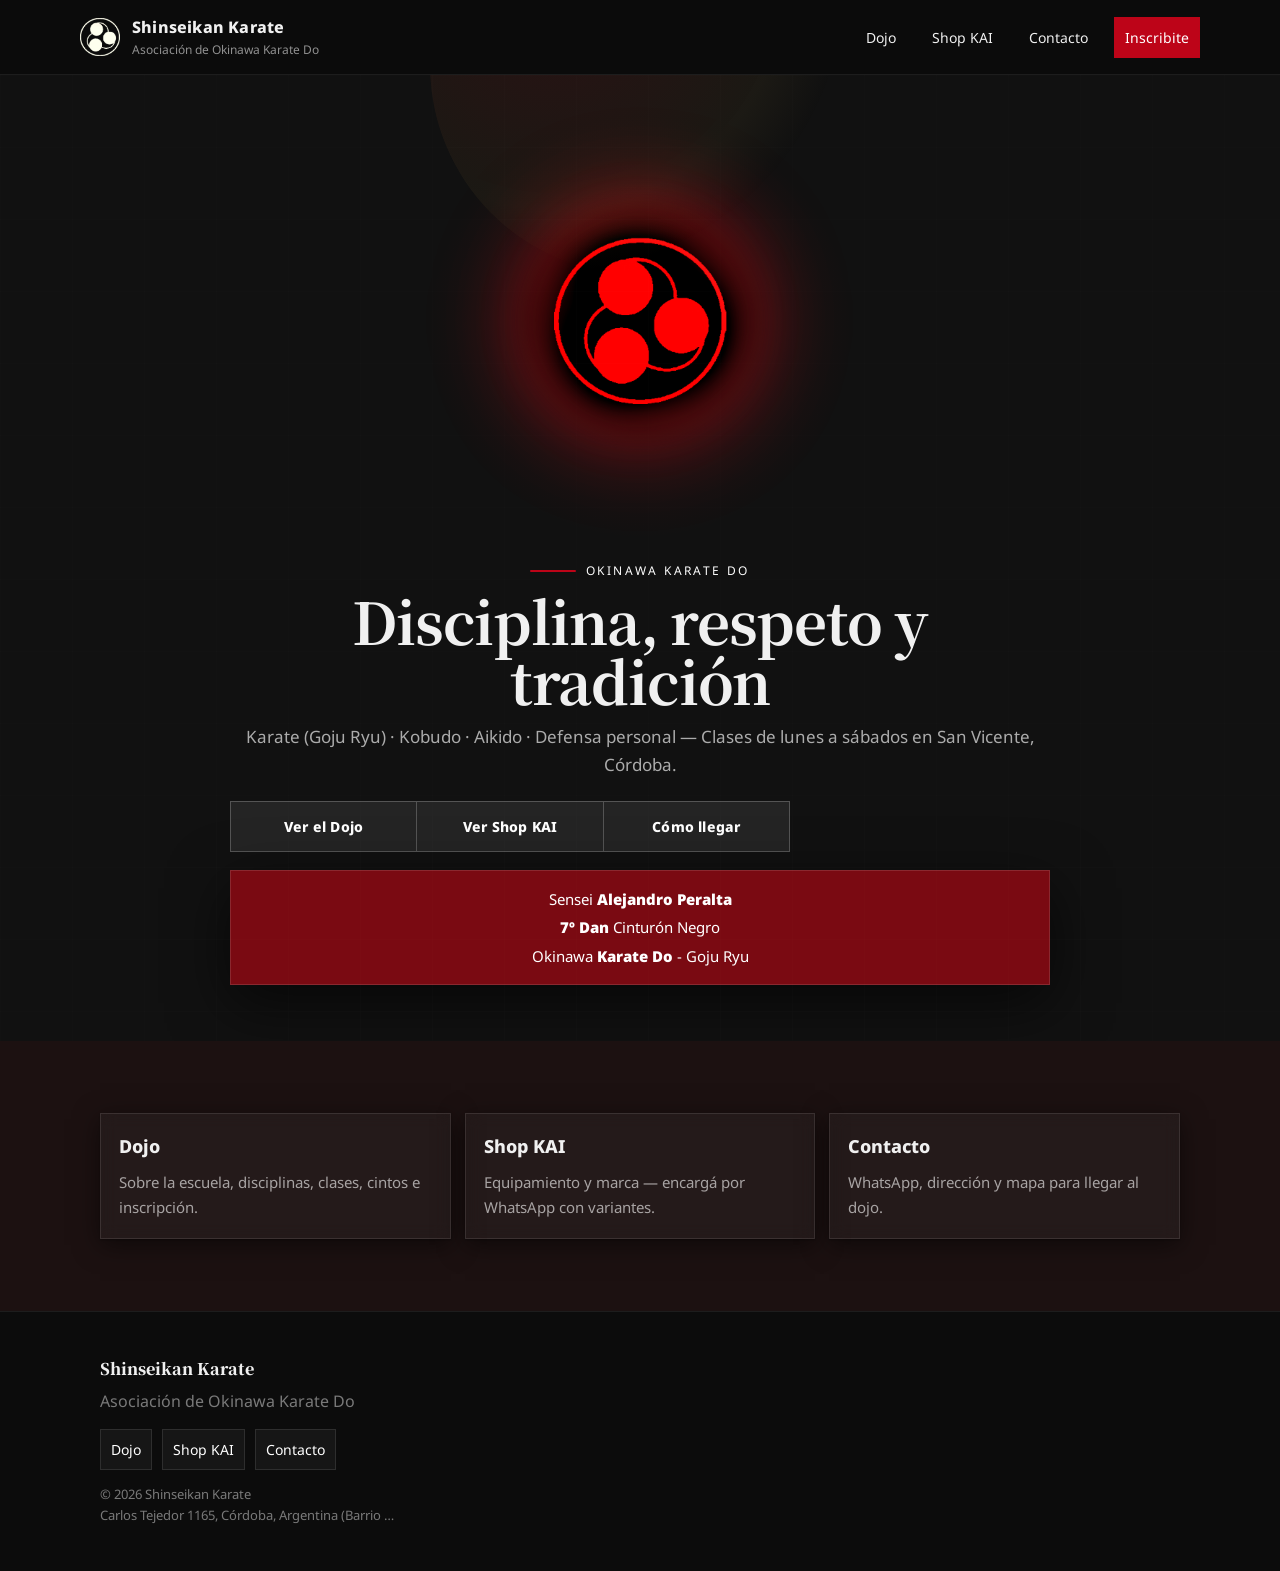
==== commit 94d08997: "pagina web4" ====
--- a/index.html
+++ b/index.html
@@ -46,7 +46,7 @@
         </button>
       </div>
 
-      <div id="mobileNav" class="mobile-nav" hidden>
+      <div id="mobileNav" class="mobile-nav" aria-hidden="true">
         <a href="dojo/">Dojo</a>
         <a href="shop/">Shop KAI</a>
         <a href="contacto/">Contacto</a>
--- a/css/styles.css
+++ b/css/styles.css
@@ -36,7 +36,6 @@
   font-family: var(--font); 
   line-height: 1.65; 
   color: var(--text); 
-  overflow-x: hidden; 
 } 
 
 img {
@@ -61,8 +60,11 @@
 }
 
 .container { 
-  width: min(var(--container), calc(100% - 40px)); 
+  width: 100%; 
+  max-width: var(--container); 
   margin: 0 auto; 
+  padding-left: 20px; 
+  padding-right: 20px; 
 } 
 
 .sr-only {
@@ -236,15 +238,25 @@
   top: 6px;
 }
 
-.mobile-nav {
-  border-top: 1px solid var(--border);
-  padding: 12px 0;
-}
-.mobile-nav a {
-  display: block;
-  padding: 12px 20px;
-  color: var(--text);
-}
+.mobile-nav { 
+  border-top: 1px solid var(--border); 
+  padding: 12px 0; 
+  overflow: hidden; 
+  max-height: 0; 
+  opacity: 0; 
+  transform: translateY(-6px); 
+  transition: max-height 0.28s ease, opacity 0.2s ease, transform 0.28s ease; 
+} 
+.mobile-nav.is-open { 
+  max-height: 320px; 
+  opacity: 1; 
+  transform: translateY(0); 
+} 
+.mobile-nav a { 
+  display: block; 
+  padding: 12px 20px; 
+  color: var(--text); 
+} 
 .mobile-nav a:hover { 
   background: rgba(255,255,255,0.06); 
 } 
@@ -427,28 +439,28 @@
   box-shadow: 0 0 0 2px rgba(200, 162, 74, 0.1);
 }
 
-.hero-bg {
-  position: absolute;
-  inset: 0;
-  pointer-events: none;
-}
+.hero-bg { 
+  position: absolute; 
+  inset: 0; 
+  pointer-events: none; 
+  overflow: hidden; 
+} 
 .hero-grid { 
   position: absolute; 
-  inset: -40px; 
-  opacity: 0.09; 
-  background-image: linear-gradient(var(--border) 1px, transparent 1px), 
-    linear-gradient(90deg, var(--border) 1px, transparent 1px); 
+  inset: 0; 
+  opacity: 0.08; 
+  background-image: linear-gradient(var(--border) 1px, transparent 1px),
+    linear-gradient(90deg, var(--border) 1px, transparent 1px);
   background-size: 72px 72px; 
-  transform: skewY(-6deg); 
-  transform-origin: top left; 
 } 
 .hero-sun { 
-  position: absolute;
-  right: -160px;
-  top: -160px;
-  width: 420px;
-  height: 420px;
-  border-radius: 999px;
+  position: absolute; 
+  left: 50%; 
+  top: -220px; 
+  width: 420px; 
+  height: 420px; 
+  border-radius: 999px; 
+  transform: translateX(-50%); 
   background: radial-gradient( 
     circle at 30% 30%, 
     rgba(193, 18, 31, 0.14), 
@@ -1078,6 +1090,9 @@
   .btn { 
     transition: none; 
   } 
+  .mobile-nav { 
+    transition: none; 
+  } 
   .home .logo-hero-spin { 
     animation: none; 
   } 
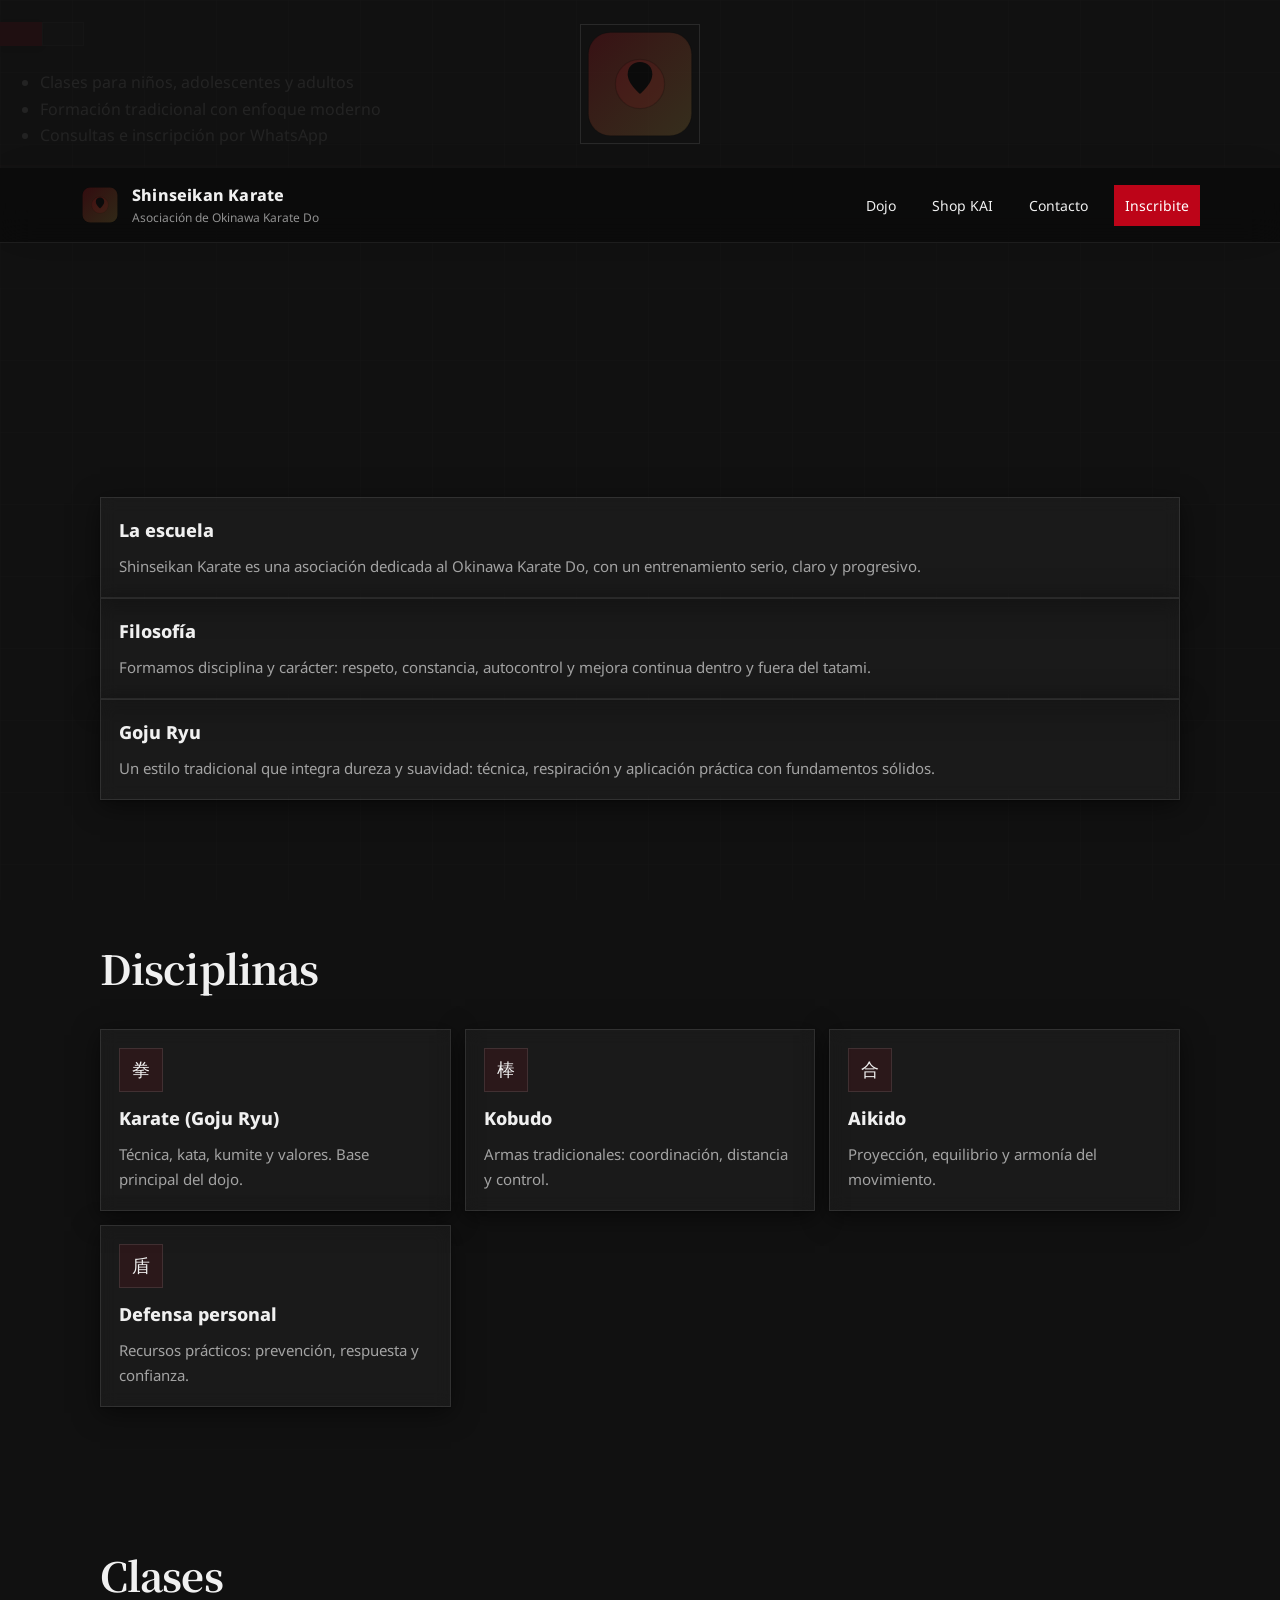
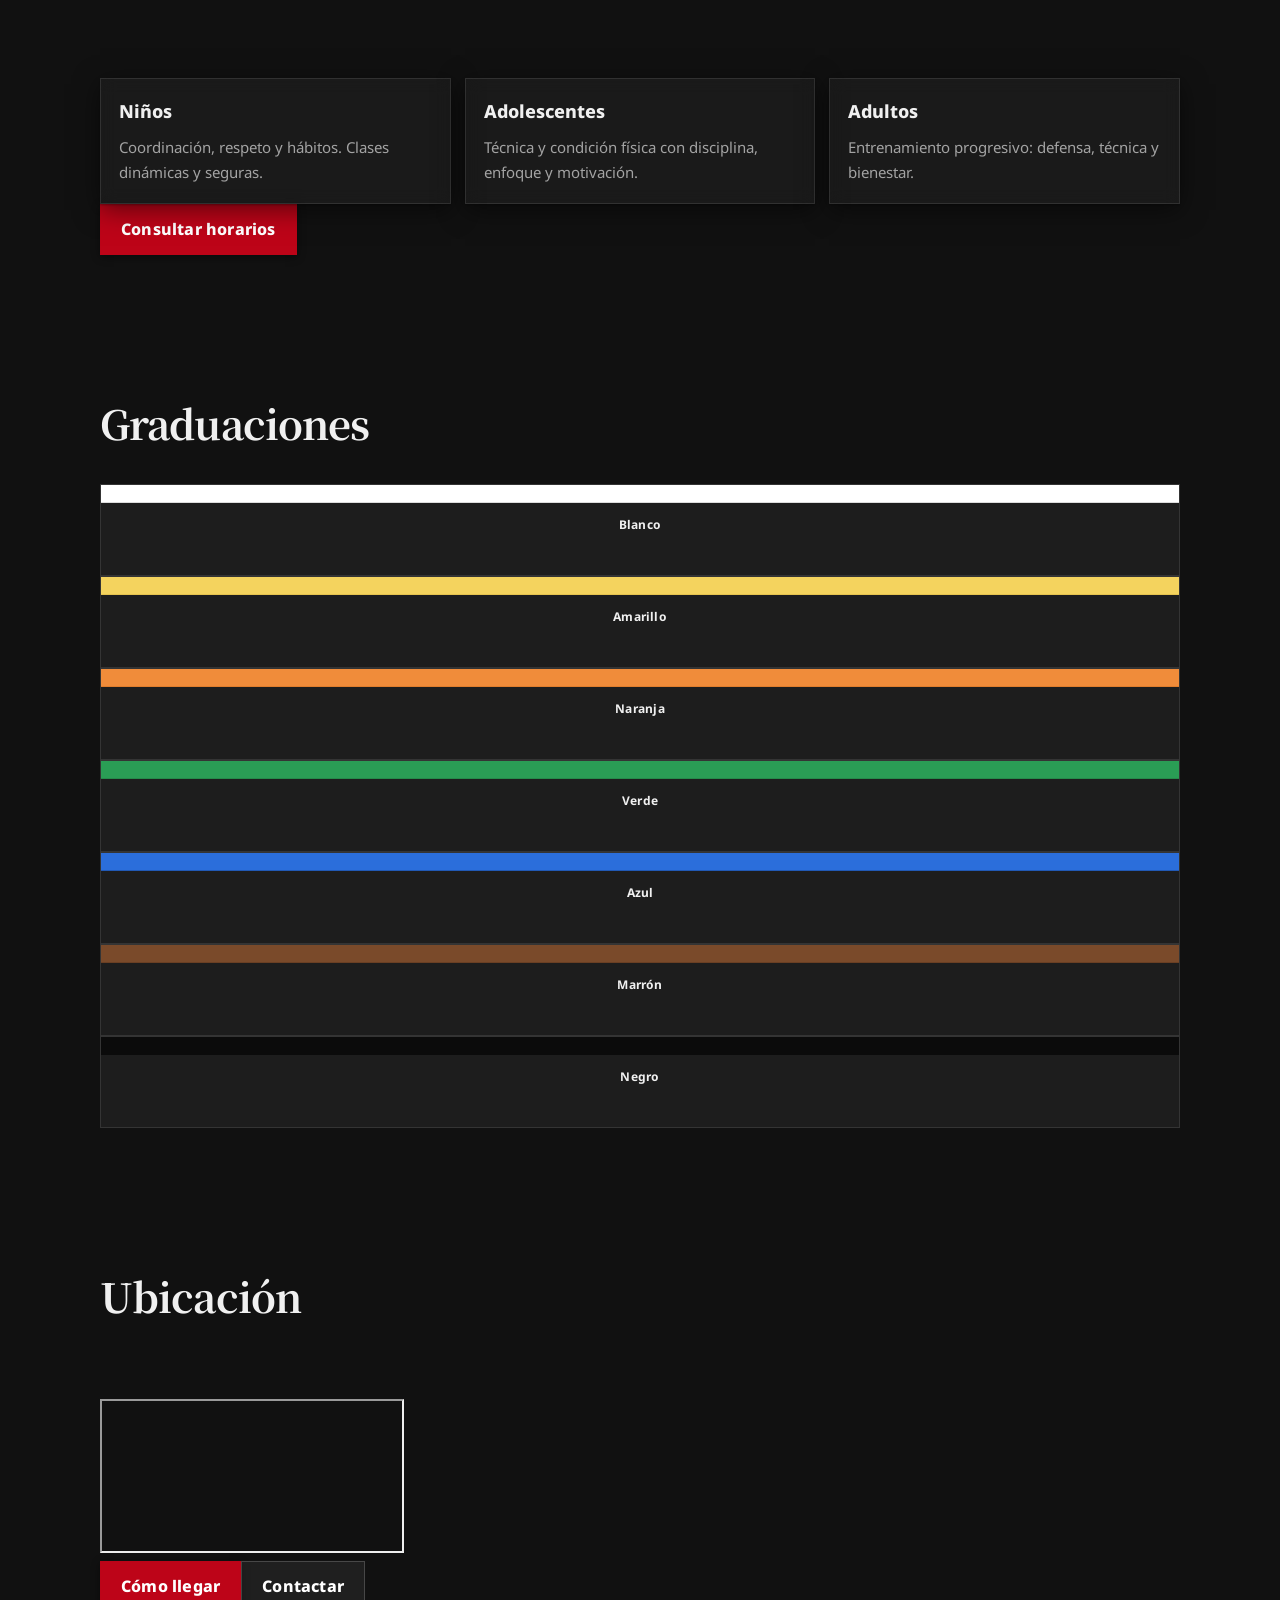
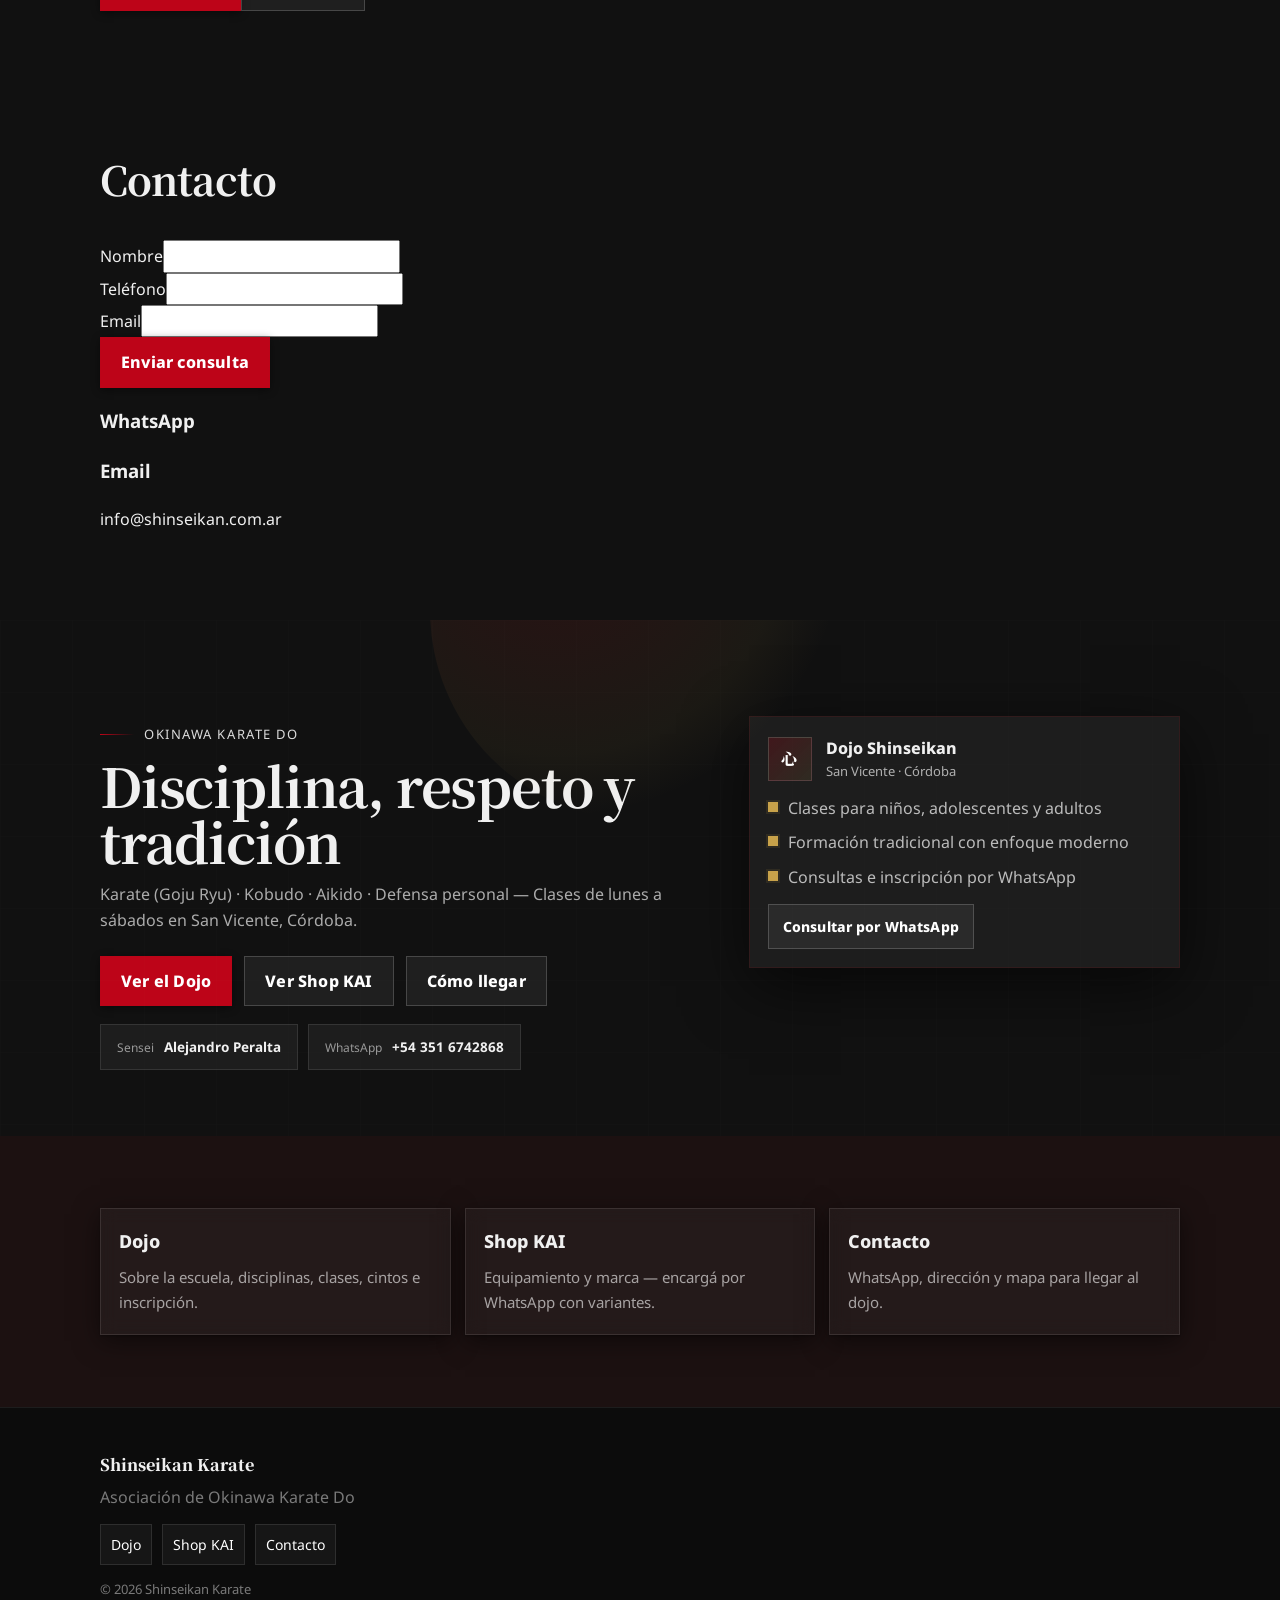
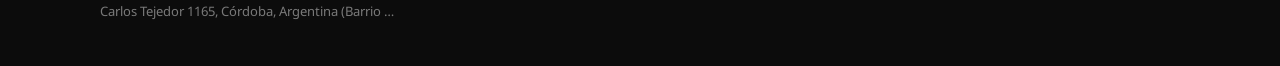
==== commit ab2500b4: "Title: Add visual editor with block-based page management Key features implemented: - New admin/edit" ====
--- a/index.html
+++ b/index.html
@@ -17,18 +17,17 @@
     />
     <link rel="stylesheet" href="css/styles.css" />
   </head>
-  <body class="home">
+  <body>
     <a class="skip-link" href="#contenido">Saltar al contenido</a>
 
-    <div class="logo-top-container" hidden>
+    <div class="logo-top-container">
       <img id="topLogo" class="top-logo" alt="Shinseikan Karate" />
     </div>
 
     <header class="site-header" id="top">
       <div class="container header-inner">
         <a class="brand" href="./" aria-label="Ir al inicio">
-          <img class="brand-logo-fixed" alt="Shinseikan Karate" src="img/logo karate blanco.png" />
-          <img id="brandLogo" class="brand-logo-dynamic" alt="" />
+          <img id="brandLogo" class="brand-logo" alt="Shinseikan Karate" />
           <div class="brand-text">
             <span id="brandName" class="brand-name">Shinseikan Karate</span>
             <span id="brandTagline" class="brand-tagline">Asociación de Okinawa Karate Do</span>
@@ -46,7 +45,7 @@
         </button>
       </div>
 
-      <div id="mobileNav" class="mobile-nav" aria-hidden="true">
+      <div id="mobileNav" class="mobile-nav" hidden>
         <a href="dojo/">Dojo</a>
         <a href="shop/">Shop KAI</a>
         <a href="contacto/">Contacto</a>
@@ -55,28 +54,53 @@
     </header>
 
     <main id="contenido">
-      <section class="hero">
+      <!-- Contenedor para renderizado por bloques (nuevo formato) -->
+      <div id="mainContent"></div>
+      
+      <!-- Contenido legacy (se usa si no hay pageBlocks) -->
+      <section class="hero" id="heroLegacy">
         <div class="container hero-inner">
           <div class="hero-copy reveal">
-            <div class="hero-logo-wrap">
-              <img class="logo-hero-spin" src="img/logo-color.png" width="300" height="300" alt="Shinseikan Karate" />
+            <p class="hero-kicker" id="heroKicker">Okinawa Karate Do</p>
+            <h1 class="hero-title" id="heroTitle">Disciplina, respeto y tradición</h1>
+            <p class="hero-subtitle" id="heroSubtitle">
+              Karate Goju Ryu · Kobudo · Aikido · Defensa personal — Clases de lunes a sábados en San Vicente, Córdoba.
+            </p>
+            <div class="hero-actions">
+              <a class="btn btn-primary" href="dojo/">Ver el Dojo</a>
+              <a class="btn btn-ghost" href="shop/">Ver Shop KAI</a>
+              <a class="btn btn-ghost" href="contacto/">Cómo llegar</a>
             </div>
 
-            <p class="hero-kicker" id="heroKicker">OKINAWA KARATE DO</p>
-            <h1 class="hero-title" id="heroTitle">Disciplina, respeto y tradición</h1>
-            <p class="hero-subtitle" id="heroSubtitle">
-              Karate (Goju Ryu) · Kobudo · Aikido · Defensa personal — Clases de lunes a sábados en San Vicente, Córdoba.
-            </p>
-            <div class="hero-actions">
-              <a class="btn" href="dojo/">Ver el Dojo</a>
-              <a class="btn" href="shop/">Ver Shop KAI</a>
-              <a class="btn" href="contacto/">Cómo llegar</a>
+            <div class="hero-meta">
+              <div class="meta-pill">
+                <span class="meta-label">Sensei</span>
+                <span class="meta-value" id="senseiName">Alejandro Peralta</span>
+              </div>
+              <div class="meta-pill">
+                <span class="meta-label">WhatsApp</span>
+                <a class="meta-value" id="waHeaderLink" href="#" rel="noopener">
+                  <span id="waPhoneText">+54 351 6742868</span>
+                </a>
+              </div>
             </div>
+          </div>
 
-            <div class="sensei-card reveal" aria-label="Sensei">
-              <p>Sensei <strong id="senseiName">Alejandro Peralta</strong></p>
-              <p><strong>7º Dan</strong> Cinturón Negro</p>
-              <p>Okinawa <strong>Karate Do</strong> - Goju Ryu</p>
+          <div class="hero-card reveal">
+            <div class="hero-card-top">
+              <div class="seal" aria-hidden="true">心</div>
+              <div>
+                <p class="hero-card-title" id="heroCardTitle">Dojo Shinseikan</p>
+                <p class="hero-card-sub" id="heroCardSub">San Vicente · Córdoba</p>
+              </div>
+            </div>
+            <ul class="hero-bullets" id="heroBullets" aria-label="Resumen">
+              <li>Clases para niños, adolescentes y adultos</li>
+              <li>Formación tradicional con enfoque moderno</li>
+              <li>Consultas e inscripción por WhatsApp</li>
+            </ul>
+            <div class="hero-card-actions">
+              <a class="btn btn-small btn-dark" id="heroWaCta" href="#" rel="noopener">Consultar por WhatsApp</a>
             </div>
           </div>
         </div>
@@ -105,6 +129,7 @@
           </div>
         </div>
       </section>
+      <!-- Fin contenido legacy -->
     </main>
 
     <footer class="site-footer">
@@ -130,3 +155,4 @@
     <script src="js/site.js"></script>
   </body>
 </html>
+
--- a/css/styles.css
+++ b/css/styles.css
@@ -29,6 +29,11 @@
   scroll-behavior: smooth; 
 } 
 
+html, 
+body { 
+  overflow-x: hidden; 
+} 
+ 
 body { 
   margin: 0; 
   color: var(--fg); 
@@ -478,12 +483,16 @@
   padding: 32px 0 56px; 
 } 
  
-.home .hero-inner { 
-  grid-template-columns: 1fr; 
-  place-items: center; 
-  text-align: center; 
-  gap: 20px; 
-} 
+.home .hero-inner {  
+  display: grid;  
+  grid-template-columns: 1fr;  
+  place-items: center;  
+  text-align: center;  
+  gap: 20px;  
+  max-width: var(--container);  
+  margin: 0 auto;  
+  padding: 0 16px;  
+}  
  
 .home .hero-copy { 
   max-width: 820px; 
@@ -559,24 +568,31 @@
   font-size: 1.0625rem; 
 } 
  
-.home .hero-actions { 
-  justify-content: center; 
-  margin-top: 18px; 
-  flex-wrap: nowrap; 
-  gap: 0; 
-  width: min(560px, 100%); 
-} 
-.home .hero-actions .btn { 
-  background: rgba(255,255,255,0.08); 
-  border: 1px solid rgba(255,255,255,0.22); 
-  color: #fff; 
-  font-weight: 800; 
-  padding: 13px 10px; 
-  flex: 1 1 0; 
-  min-width: 0; 
-  font-size: clamp(12px, 3.6vw, 14px); 
-  white-space: nowrap; 
-} 
+.home .hero-actions {  
+  display: flex; 
+  justify-content: center;  
+  margin-top: 18px;  
+  flex-wrap: wrap;  
+  gap: 0;  
+  width: 100%; 
+  max-width: var(--container); 
+  margin: 0 auto; 
+  padding: 0 16px; 
+}  
+.home .hero-actions .btn {  
+  background: rgba(255,255,255,0.08);  
+  border: 1px solid rgba(255,255,255,0.22);  
+  color: #fff;  
+  font-weight: 800;  
+  padding: 13px 10px;  
+  flex: 1 1 0;  
+  min-width: 0;  
+  font-size: clamp(12px, 3.6vw, 14px);  
+  white-space: normal;  
+  overflow: hidden;  
+  text-overflow: ellipsis;  
+  text-align: center;  
+}  
 .home .hero-actions .btn + .btn { 
   border-left: 0; 
 } 
